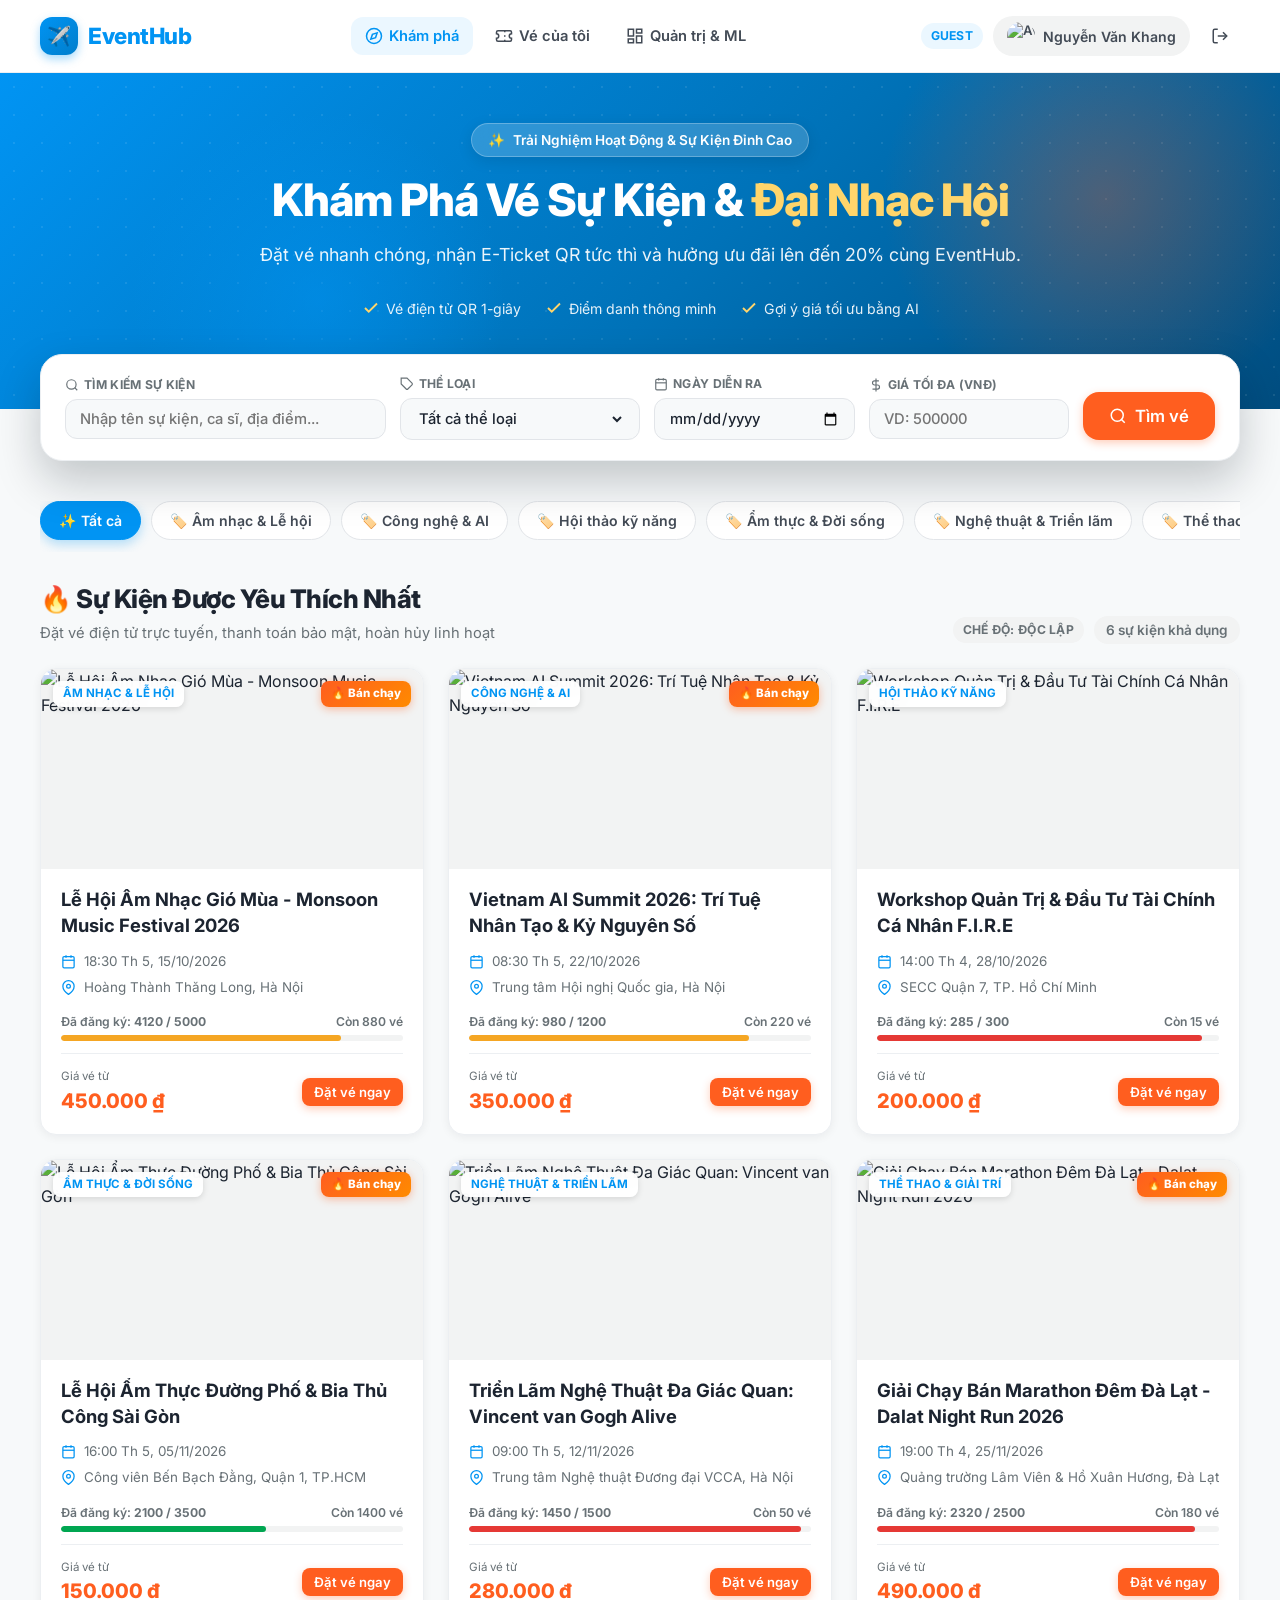
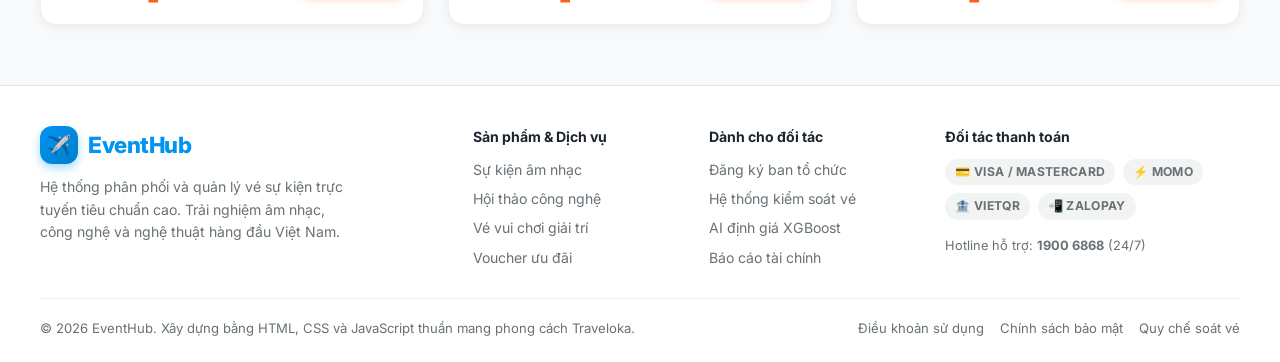
==== web/index.html @ 2c2eab03 "Initial commit" ====
<!DOCTYPE html>
<html lang="vi">
<head>
  <meta charset="UTF-8">
  <meta name="viewport" content="width=device-width, initial-scale=1.0">
  <title>EventHub - Đặt Vé Sự Kiện & Trải Nghiệm Phong Cách Traveloka</title>
  <meta name="description" content="Nền tảng tìm kiếm, đặt vé sự kiện, hội thảo, đại nhạc hội hàng đầu Việt Nam với E-Ticket QR thông minh và gợi ý giá AI.">
  
  <!-- Google Fonts: Inter -->
  <link rel="preconnect" href="https://fonts.googleapis.com">
  <link rel="preconnect" href="https://fonts.gstatic.com" crossorigin>
  <link href="https://fonts.googleapis.com/css2?family=Inter:wght@400;500;600;700;800&display=swap" rel="stylesheet">
  

  <link rel="stylesheet" href="css/style.css">
</head>
<body>

  <!-- ========================================================================
       TOP HEADER & NAVIGATION BAR
       ======================================================================== -->
  <header class="header">
    <div class="container header-content">
      <!-- Brand Logo -->
      <a href="#" class="logo" onclick="switchView('explore'); return false;">
        <div class="logo-badge">✈️</div>
        <span>EventHub</span>
      </a>

      <!-- Navigation Links -->
      <nav class="nav-links" aria-label="Điều hướng chính">
        <a href="#explore" id="nav-explore" class="nav-item active" onclick="switchView('explore'); return false;">
          <svg width="18" height="18" viewBox="0 0 24 24" fill="none" stroke="currentColor" stroke-width="2"><circle cx="12" cy="12" r="10"></circle><polygon points="16.24 7.76 14.12 14.12 7.76 16.24 9.88 9.88 16.24 7.76"></polygon></svg>
          Khám phá
        </a>
        <a href="#my-bookings" id="nav-my-bookings" class="nav-item" onclick="switchView('my-bookings'); return false;">
          <svg width="18" height="18" viewBox="0 0 24 24" fill="none" stroke="currentColor" stroke-width="2"><path d="M2 9a3 3 0 0 1 0 6v2a2 2 0 0 0 2 2h16a2 2 0 0 0 2-2v-2a3 3 0 0 1 0-6V7a2 2 0 0 0-2-2H4a2 2 0 0 0-2 2Z"></path><path d="M13 5v2"></path><path d="M13 17v2"></path><path d="M13 11v2"></path></svg>
          Vé của tôi
        </a>
        <a href="#admin" id="nav-admin" class="nav-item" onclick="switchView('admin'); return false;">
          <svg width="18" height="18" viewBox="0 0 24 24" fill="none" stroke="currentColor" stroke-width="2"><rect x="3" y="3" width="7" height="9"></rect><rect x="14" y="3" width="7" height="5"></rect><rect x="14" y="12" width="7" height="9"></rect><rect x="3" y="16" width="7" height="5"></rect></svg>
          Quản trị & ML
        </a>
      </nav>

      <!-- User Profile & Quick Actions -->
      <div class="nav-actions" id="user-nav-actions">
        <!-- Dynamically rendered by app.js -->
      </div>
    </div>
  </header>

  <!-- ========================================================================
       VIEW 1: EXPLORE & EVENTS CATALOG (HOME)
       ======================================================================== -->
  <main id="view-explore">
    <!-- Hero Banner -->
    <section class="hero-section">
      <div class="hero-pattern"></div>
      <div class="hero-glow-1"></div>
      <div class="hero-glow-2"></div>

      <div class="container hero-content">
        <div class="hero-tag">
          <span>✨</span> Trải Nghiệm Hoạt Động & Sự Kiện Đỉnh Cao
        </div>
        <h1 class="hero-title">
          Khám Phá Vé Sự Kiện & <span>Đại Nhạc Hội</span>
        </h1>
        <p class="hero-subtitle">
          Đặt vé nhanh chóng, nhận E-Ticket QR tức thì và hưởng ưu đãi lên đến 20% cùng EventHub.
        </p>

        <div class="hero-perks">
          <div class="hero-perk-item">
            <svg width="18" height="18" viewBox="0 0 24 24" fill="none" stroke="#FFD56B" stroke-width="2.5"><polyline points="20 6 9 17 4 12"></polyline></svg>
            <span>Vé điện tử QR 1-giây</span>
          </div>
          <div class="hero-perk-item">
            <svg width="18" height="18" viewBox="0 0 24 24" fill="none" stroke="#FFD56B" stroke-width="2.5"><polyline points="20 6 9 17 4 12"></polyline></svg>
            <span>Điểm danh thông minh</span>
          </div>
          <div class="hero-perk-item">
            <svg width="18" height="18" viewBox="0 0 24 24" fill="none" stroke="#FFD56B" stroke-width="2.5"><polyline points="20 6 9 17 4 12"></polyline></svg>
            <span>Gợi ý giá tối ưu bằng AI</span>
          </div>
        </div>
      </div>
    </section>

    <!-- Floating Search & Filter Widget -->
    <div class="container search-widget-wrapper">
      <div class="search-widget">
        <form id="search-form" class="search-grid">
          <!-- Keyword -->
          <div class="search-field">
            <label class="search-label">
              <svg width="14" height="14" viewBox="0 0 24 24" fill="none" stroke="currentColor" stroke-width="2"><circle cx="11" cy="11" r="8"></circle><line x1="21" y1="21" x2="16.65" y2="16.65"></line></svg>
              Tìm kiếm sự kiện
            </label>
            <div class="search-input-box">
              <input type="text" id="search-keyword" placeholder="Nhập tên sự kiện, ca sĩ, địa điểm...">
            </div>
          </div>

          <!-- Category -->
          <div class="search-field">
            <label class="search-label">
              <svg width="14" height="14" viewBox="0 0 24 24" fill="none" stroke="currentColor" stroke-width="2"><path d="M20.59 13.41l-7.17 7.17a2 2 0 0 1-2.83 0L2 12V2h10l8.59 8.59a2 2 0 0 1 0 2.82z"></path><line x1="7" y1="7" x2="7.01" y2="7"></line></svg>
              Thể loại
            </label>
            <div class="search-input-box">
              <select id="search-category">
                <option value="Tất cả">Tất cả thể loại</option>
                <option value="Âm nhạc & Lễ hội">Âm nhạc & Lễ hội</option>
                <option value="Công nghệ & AI">Công nghệ & AI</option>
                <option value="Hội thảo kỹ năng">Hội thảo kỹ năng</option>
                <option value="Ẩm thực & Đời sống">Ẩm thực & Đời sống</option>
                <option value="Nghệ thuật & Triển lãm">Nghệ thuật & Triển lãm</option>
                <option value="Thể thao & Giải trí">Thể thao & Giải trí</option>
              </select>
            </div>
          </div>

          <!-- Date -->
          <div class="search-field">
            <label class="search-label">
              <svg width="14" height="14" viewBox="0 0 24 24" fill="none" stroke="currentColor" stroke-width="2"><rect x="3" y="4" width="18" height="18" rx="2" ry="2"></rect><line x1="16" y1="2" x2="16" y2="6"></line><line x1="8" y1="2" x2="8" y2="6"></line><line x1="3" y1="10" x2="21" y2="10"></line></svg>
              Ngày diễn ra
            </label>
            <div class="search-input-box">
              <input type="date" id="search-date">
            </div>
          </div>

          <!-- Max Price -->
          <div class="search-field">
            <label class="search-label">
              <svg width="14" height="14" viewBox="0 0 24 24" fill="none" stroke="currentColor" stroke-width="2"><line x1="12" y1="1" x2="12" y2="23"></line><path d="M17 5H9.5a3.5 3.5 0 0 0 0 7h5a3.5 3.5 0 0 1 0 7H6"></path></svg>
              Giá tối đa (VNĐ)
            </label>
            <div class="search-input-box">
              <input type="number" id="search-price" placeholder="VD: 500000" step="50000">
            </div>
          </div>

          <!-- CTA Button -->
          <button type="submit" class="btn btn-accent btn-lg" style="height: 48px; align-self: flex-end;">
            <svg width="18" height="18" viewBox="0 0 24 24" fill="none" stroke="currentColor" stroke-width="2"><circle cx="11" cy="11" r="8"></circle><line x1="21" y1="21" x2="16.65" y2="16.65"></line></svg>
            Tìm vé
          </button>
        </form>
      </div>
    </div>

    <!-- Events Catalog Section -->
    <div class="container">
      <!-- Quick Category Pills -->
      <div class="category-filter-bar" id="category-filter-bar">
        <!-- Dynamically rendered -->
      </div>

      <!-- Section Title & Status -->
      <div class="section-header">
        <div>
          <h2 class="section-title">
            <span>🔥 Sự Kiện Được Yêu Thích Nhất</span>
          </h2>
          <p class="section-subtitle">Đặt vé điện tử trực tuyến, thanh toán bảo mật, hoàn hủy linh hoạt</p>
        </div>
        <div style="display: flex; align-items: center; gap: 10px;">
          <span id="api-status-pill" class="badge badge-neutral">Chế độ: Độc lập</span>
          <span class="event-count-badge" id="event-count-badge">Đang tải...</span>
        </div>
      </div>

      <!-- Event Cards Grid -->
      <div class="events-grid" id="events-grid">
        <!-- Dynamically rendered -->
      </div>
    </div>
  </main>

  <!-- ========================================================================
       VIEW 2: MY BOOKINGS (VÉ CỦA TÔI)
       ======================================================================== -->
  <main id="view-my-bookings" class="container" style="display: none; padding-top: 40px; padding-bottom: 60px;">
    <div class="section-header">
      <div>
        <h2 class="section-title">
          <span>🎟️ Vé Điện Tử Của Tôi</span>
        </h2>
        <p class="section-subtitle">Quản lý các vé sự kiện đã đặt, xuất trình mã QR tại cửa soát vé để vào cổng</p>
      </div>
      <button class="btn btn-outline-primary" onclick="switchView('explore')">
        + Đặt thêm vé mới
      </button>
    </div>

    <div id="my-bookings-list">
      <!-- Dynamically rendered -->
    </div>
  </main>

  <!-- ========================================================================
       VIEW 3: ADMIN & AI PRICING DASHBOARD
       ======================================================================== -->
  <main id="view-admin" class="container" style="display: none; padding-top: 40px; padding-bottom: 60px;">
    <div class="section-header">
      <div>
        <h2 class="section-title">
          <span>📊 Bảng Điều Khiển Quản Trị Sự Kiện</span>
        </h2>
        <p class="section-subtitle">Theo dõi tài chính, tỷ lệ tham gia và áp dụng AI định giá vé thông minh</p>
      </div>
      <button class="btn btn-primary" onclick="openCreateEventModal()">
        + Tạo sự kiện mới
      </button>
    </div>

    <!-- KPI Summary Cards -->
    <div class="dashboard-kpis">
      <div class="kpi-card">
        <div class="kpi-icon-box" style="background: #EBF7FF; color: var(--primary);">💰</div>
        <div>
          <div class="kpi-val" id="kpi-revenue">0 ₫</div>
          <div class="kpi-title">Tổng doanh thu</div>
        </div>
      </div>
      <div class="kpi-card">
        <div class="kpi-icon-box" style="background: #FFF2ED; color: var(--accent);">🎪</div>
        <div>
          <div class="kpi-val" id="kpi-events">0</div>
          <div class="kpi-title">Tổng sự kiện</div>
        </div>
      </div>
      <div class="kpi-card">
        <div class="kpi-icon-box" style="background: #E6F7ED; color: var(--success);">👥</div>
        <div>
          <div class="kpi-val" id="kpi-registrations">0</div>
          <div class="kpi-title">Lượt đăng ký</div>
        </div>
      </div>
      <div class="kpi-card">
        <div class="kpi-icon-box" style="background: #FEF6E9; color: var(--warning);">📈</div>
        <div>
          <div class="kpi-val" id="kpi-attendance">0%</div>
          <div class="kpi-title">Tỷ lệ tham gia</div>
        </div>
      </div>
    </div>

    <!-- AI Pricing Recommender Widget -->
    <div class="ml-widget">
      <div style="display: flex; align-items: center; justify-content: space-between; margin-bottom: 16px; flex-wrap: wrap; gap: 10px;">
        <div style="display: flex; align-items: center; gap: 10px;">
          <span style="font-size: 1.5rem;">🤖</span>
          <div>
            <h3 style="font-size: 1.2rem; font-weight: 800; color: var(--text-dark);">
              Công Cụ Định Giá Vé Thông Minh (Machine Learning Pricing Model)
            </h3>
            <p style="font-size: 0.85rem; color: var(--text-muted);">
              Tích hợp mô hình dự đoán XGBoost trong <code>src/ml_models.py</code> để tối ưu hóa doanh thu dựa trên quy mô và phân khúc
            </p>
          </div>
        </div>
        <span class="badge badge-primary">AI Recommender</span>
      </div>

      <div class="pricing-grid">
        <div class="search-field">
          <label class="search-label">Sức chứa khán phòng (Người)</label>
          <div class="search-input-box">
            <input type="number" id="ml-input-capacity" value="1200" step="100">
          </div>
        </div>
        <div class="search-field">
          <label class="search-label">Phân khúc thể loại</label>
          <div class="search-input-box">
            <select id="ml-input-category">
              <option value="Âm nhạc & Lễ hội">Âm nhạc & Lễ hội</option>
              <option value="Công nghệ & AI" selected>Công nghệ & AI</option>
              <option value="Hội thảo kỹ năng">Hội thảo kỹ năng</option>
              <option value="Ẩm thực & Đời sống">Ẩm thực & Đời sống</option>
            </select>
          </div>
        </div>
        <div class="search-field">
          <label class="search-label">Giá vé cơ sở đề xuất (VNĐ)</label>
          <div class="search-input-box">
            <input type="number" id="ml-input-price" value="300000" step="20000">
          </div>
        </div>
        <button class="btn btn-primary" style="height: 48px;" onclick="calculateRecommendedPrice()">
          ⚡ Phân tích & Gợi ý giá
        </button>
      </div>

      <div id="ml-pricing-result" class="ml-result-box" style="display: none;">
        <!-- Dynamically rendered -->
      </div>
    </div>

    <!-- Events Management Table -->
    <div style="display: flex; justify-content: space-between; align-items: center; margin-bottom: 16px;">
      <h3 style="font-size: 1.25rem; font-weight: 700; color: var(--text-dark);">
        Danh Sách Quản Lý Sự Kiện
      </h3>
    </div>

    <div class="admin-table-wrapper" tabindex="0" role="region" aria-label="Danh sách sự kiện, cuộn ngang để xem thêm cột">
      <table class="admin-table">
        <thead>
          <tr>
            <th>Mã</th>
            <th>Tên sự kiện</th>
            <th>Thời gian</th>
            <th>Địa điểm</th>
            <th>Vé bán / Sức chứa</th>
            <th>Giá vé</th>
            <th>Trạng thái</th>
            <th>Thao tác</th>
          </tr>
        </thead>
        <tbody id="admin-events-table-body">
          <!-- Dynamically rendered -->
        </tbody>
      </table>
    </div>
  </main>

  <!-- ========================================================================
       MODAL 1: 3-STEP BOOKING WIZARD
       ======================================================================== -->
  <div class="modal-backdrop" id="booking-modal">
    <div class="modal-card modal-lg">
      <button class="modal-close-btn" onclick="closeBookingModal()">✕</button>

      <div class="detail-body">
        <!-- Event Quick Header -->
        <div style="margin-bottom: 20px;">
          <span class="badge badge-accent" style="margin-bottom: 6px;">Đặt vé nhanh</span>
          <h2 id="booking-event-title" style="font-size: 1.4rem; font-weight: 800; color: var(--text-dark); margin-bottom: 6px;">Tên sự kiện</h2>
          <div style="display: flex; gap: 16px; font-size: 0.85rem; color: var(--text-muted); flex-wrap: wrap;">
            <span id="booking-event-venue">Địa điểm</span>
            <span>·</span>
            <span id="booking-event-date">Thời gian</span>
          </div>
        </div>

        <!-- 3-Step Wizard Progress Bar -->
        <div class="wizard-steps">
          <div class="wizard-step-item active" id="wizard-step-1">
            <div class="step-number">1</div>
            <span>Chọn số lượng</span>
          </div>
          <div class="wizard-step-item" id="wizard-step-2">
            <div class="step-number">2</div>
            <span>Thông tin người nhận</span>
          </div>
          <div class="wizard-step-item" id="wizard-step-3">
            <div class="step-number">3</div>
            <span>Xác nhận & Thanh toán</span>
          </div>
        </div>

        <!-- STEP 1: QUANTITY SELECTION -->
        <div id="step-pane-1">
          <div class="ticket-quantity-row" style="background: var(--bg-page); border-radius: var(--radius-md); padding: 18px; border: 1px solid var(--border); display: flex; justify-content: space-between; align-items: center; margin-bottom: 20px;">
            <div>
              <div style="font-weight: 700; font-size: 1.05rem;">Vé Tiêu Chuẩn (Standard Ticket)</div>
              <div style="font-size: 0.82rem; color: var(--text-muted); margin-top: 2px;">Bao gồm quyền vào cổng và quà tặng chào mừng</div>
              <div id="booking-unit-price" style="font-size: 1.25rem; font-weight: 800; color: var(--accent); margin-top: 6px;">0 ₫</div>
            </div>

            <div class="stepper-box">
              <button class="stepper-btn" onclick="changeBookingQty(-1)">-</button>
              <div class="stepper-val" id="booking-qty-display">1</div>
              <button class="stepper-btn" onclick="changeBookingQty(1)">+</button>
            </div>
          </div>

          <div style="display: flex; justify-content: flex-end;">
            <button class="btn btn-primary" onclick="setBookingStep(2)">
              Tiếp tục: Điền thông tin ➔
            </button>
          </div>
        </div>

        <!-- STEP 2: ATTENDEE INFO -->
        <div id="step-pane-2" style="display: none;">
          <div style="display: grid; gap: 14px; margin-bottom: 20px;">
            <div class="search-field">
              <label class="search-label">Họ và tên người nhận vé *</label>
              <div class="search-input-box">
                <input type="text" id="booking-attendee-name" placeholder="Nguyễn Văn A" required>
              </div>
            </div>
            <div class="search-field">
              <label class="search-label">Email nhận mã QR E-Ticket *</label>
              <div class="search-input-box">
                <input type="email" id="booking-attendee-email" placeholder="example@gmail.com" required>
              </div>
            </div>
            <div class="search-field">
              <label class="search-label">Số điện thoại liên hệ *</label>
              <div class="search-input-box">
                <input type="tel" id="booking-attendee-phone" placeholder="0988 123 456" required>
              </div>
            </div>
          </div>

          <div class="modal-actions" style="display: flex; justify-content: space-between;">
            <button class="btn btn-ghost" onclick="setBookingStep(1)">
              ← Quay lại chọn vé
            </button>
            <button class="btn btn-primary" onclick="setBookingStep(3)">
              Tiếp tục: Thanh toán ➔
            </button>
          </div>
        </div>

        <!-- STEP 3: VOUCHER & CONFIRMATION -->
        <div id="step-pane-3" style="display: none;">
          <!-- Voucher box -->
          <div style="margin-bottom: 20px;">
            <label class="search-label">Mã khuyến mãi / Voucher giảm giá</label>
            <div class="voucher-bar">
              <input type="text" id="voucher-code-input" class="voucher-input" placeholder="Nhập TRAVELOKA20 hoặc WELCOME50">
              <button class="btn btn-outline-primary" onclick="applyVoucher()">Áp dụng</button>
            </div>
            <div style="font-size: 0.78rem; color: var(--text-muted); margin-top: 6px;">
              💡 Gợi ý mã có sẵn: <strong>TRAVELOKA20</strong> (Giảm 20%), <strong>WELCOME50</strong> (Giảm 50.000 ₫)
            </div>
          </div>

          <!-- Order Summary Breakdown -->
          <div style="background: var(--bg-page); border-radius: var(--radius-md); padding: 18px; border: 1px solid var(--border); margin-bottom: 24px;">
            <div style="font-weight: 700; margin-bottom: 12px; font-size: 0.95rem;">Chi tiết thanh toán</div>
            <div style="display: flex; justify-content: space-between; font-size: 0.9rem; margin-bottom: 6px;">
              <span style="color: var(--text-muted);">Giá vé gốc</span>
              <span id="summary-base-total" style="font-weight: 600;">0 ₫</span>
            </div>
            <div style="display: flex; justify-content: space-between; font-size: 0.9rem; margin-bottom: 10px; color: var(--success);">
              <span>Mã giảm giá ưu đãi</span>
              <span id="summary-discount" style="font-weight: 600;">-0 ₫</span>
            </div>
            <div style="border-top: 1px dashed var(--border); padding-top: 10px; display: flex; justify-content: space-between; align-items: center;">
              <span style="font-weight: 700; font-size: 1rem;">Tổng thanh toán</span>
              <span id="summary-final-total" style="font-size: 1.45rem; font-weight: 800; color: var(--accent);">0 ₫</span>
            </div>
          </div>

          <div class="modal-actions" style="display: flex; justify-content: space-between;">
            <button class="btn btn-ghost" onclick="setBookingStep(2)">
              ← Quay lại
            </button>
            <button class="btn btn-cta btn-lg" onclick="confirmBooking()">
              🎉 Xác nhận đặt vé ngay
            </button>
          </div>
        </div>
      </div>
    </div>
  </div>

  <!-- ========================================================================
       MODAL 2: E-TICKET QR VIEW
       ======================================================================== -->
  <div class="modal-backdrop" id="eticket-modal">
    <div class="modal-card" style="max-width: 460px;">
      <button class="modal-close-btn" onclick="closeETicketModal()">✕</button>

      <div class="detail-body" style="text-align: center;">
        <div class="ticket-container">
          <div class="ticket-notch-left"></div>
          <div class="ticket-notch-right"></div>

          <div style="display: flex; justify-content: space-between; align-items: center; margin-bottom: 12px;">
            <div class="logo" style="font-size: 1.1rem;">
              <div class="logo-badge" style="width: 28px; height: 28px; font-size: 0.9rem;">✈️</div>
              <span>EventHub</span>
            </div>
            <span id="eticket-status-badge" class="badge badge-primary">🎟️ HỢP LỆ</span>
          </div>

          <h3 id="eticket-event-name" style="font-size: 1.15rem; font-weight: 800; color: var(--text-dark); margin-bottom: 8px;">
            Tên sự kiện
          </h3>

          <div style="font-size: 0.82rem; color: var(--text-muted); margin-bottom: 14px;">
            <div id="eticket-date">Thời gian</div>
            <div id="eticket-venue" style="font-weight: 600; color: var(--text-dark); margin-top: 2px;">Địa điểm</div>
          </div>

          <!-- Standalone SVG QR Code Output -->
          <div class="qr-code-box" id="eticket-qr-box">
            <!-- Rendered by app.js -->
          </div>

          <div style="font-family: monospace; font-size: 1rem; font-weight: 800; color: var(--primary); letter-spacing: 1.5px; margin-bottom: 4px;" id="eticket-id">
            EVT-BK-000000
          </div>
          <div style="font-size: 0.78rem; color: var(--text-muted);" id="eticket-attendee">
            Nguyễn Văn Khang (1 vé)
          </div>
        </div>

        <div style="display: flex; gap: 10px; margin-top: 20px;">
          <button class="btn btn-outline" style="flex: 1;" onclick="window.print()">
            🖨️ In vé
          </button>
          <button class="btn btn-primary" style="flex: 1;" onclick="closeETicketModal()">
            Đóng
          </button>
        </div>
      </div>
    </div>
  </div>

  <!-- ========================================================================
       MODAL 3: AUTHENTICATION (LOGIN / REGISTER)
       ======================================================================== -->
  <div class="modal-backdrop" id="auth-modal">
    <div class="modal-card" style="max-width: 440px;">
      <button class="modal-close-btn" onclick="closeAuthModal()">✕</button>

      <div class="detail-body">
        <div style="text-align: center; margin-bottom: 20px;">
          <div class="logo-badge" style="margin: 0 auto 10px; width: 44px; height: 44px; font-size: 1.3rem;">✈️</div>
          <h3 style="font-size: 1.3rem; font-weight: 800; color: var(--text-dark);">Tài Khoản EventHub</h3>
          <p style="font-size: 0.85rem; color: var(--text-muted); margin-top: 4px;">Đăng nhập để nhận các ưu đãi trải nghiệm độc quyền</p>
        </div>

        <!-- Quick 1-Click Login Demo Profiles -->
        <div style="background: var(--primary-light); border-radius: var(--radius-md); padding: 12px; margin-bottom: 18px;">
          <div style="font-size: 0.76rem; font-weight: 700; color: var(--primary-dark); text-transform: uppercase; margin-bottom: 8px;">
            ⚡ Đăng nhập nhanh để trải nghiệm:
          </div>
          <div style="display: grid; grid-template-columns: repeat(4, 1fr); gap: 6px;">
            <button type="button" class="btn btn-outline-primary btn-sm" onclick="quickLogin('Guest')" title="Nguyễn Văn Khang (Guest)">Khách</button>
            <button type="button" class="btn btn-outline-primary btn-sm" onclick="quickLogin('Staff')" title="Chu Đức Duy (Staff)">Staff</button>
            <button type="button" class="btn btn-outline-primary btn-sm" onclick="quickLogin('Organizer')" title="Trần Quang Huy (Organizer)">Tổ chức</button>
            <button type="button" class="btn btn-outline-primary btn-sm" onclick="quickLogin('Admin')" title="Nguyễn Bảo Khánh (Admin)">Admin</button>
          </div>
        </div>

        <!-- Tab Bar -->
        <div style="display: flex; gap: 8px; margin-bottom: 20px; border-bottom: 1px solid var(--border-light); padding-bottom: 10px;">
          <button id="tab-login-btn" class="nav-item active" style="flex: 1; justify-content: center;" onclick="setAuthTab('login')">Đăng nhập</button>
          <button id="tab-register-btn" class="nav-item" style="flex: 1; justify-content: center;" onclick="setAuthTab('register')">Đăng ký mới</button>
        </div>

        <!-- Login Pane -->
        <div id="auth-login-pane">
          <form onsubmit="handleLoginFormSubmit(event)">
            <div style="display: grid; gap: 12px; margin-bottom: 18px;">
              <div class="search-field">
                <label class="search-label">Tên đăng nhập hoặc Email</label>
                <div class="search-input-box">
                  <input type="text" id="auth-username" value="admin" required placeholder="admin, staff01, organizer01, guest01...">
                </div>
              </div>
              <div class="search-field">
                <label class="search-label">Mật khẩu</label>
                <div class="search-input-box">
                  <input type="password" id="auth-password" value="admin123" required placeholder="••••••••">
                </div>
              </div>
            </div>
            <button type="submit" class="btn btn-primary" style="width: 100%;">
              Đăng nhập ngay
            </button>
          </form>
        </div>

        <!-- Register Pane -->
        <div id="auth-register-pane" style="display: none;">
          <form onsubmit="handleRegisterFormSubmit(event)">
            <div style="display: grid; gap: 12px; margin-bottom: 18px;">
              <div class="search-field">
                <label class="search-label">Họ và tên</label>
                <div class="search-input-box"><input type="text" id="reg-name" placeholder="Nguyễn Văn A" required></div>
              </div>
              <div class="search-field">
                <label class="search-label">Email</label>
                <div class="search-input-box"><input type="email" id="reg-email" placeholder="email@domain.com" required></div>
              </div>
              <div class="search-field">
                <label class="search-label">Tên đăng nhập</label>
                <div class="search-input-box"><input type="text" id="reg-username" placeholder="guest_new" required></div>
              </div>
              <div class="search-field">
                <label class="search-label">Mật khẩu mới</label>
                <div class="search-input-box"><input type="password" id="reg-password" placeholder="••••••••" required></div>
              </div>
            </div>
            <button type="submit" class="btn btn-cta" style="width: 100%;">
              Tạo tài khoản mới
            </button>
          </form>
        </div>
      </div>
    </div>
  </div>

  <!-- ========================================================================
       MODAL 4: CREATE EVENT (ADMIN)
       ======================================================================== -->
  <div class="modal-backdrop" id="create-event-modal">
    <div class="modal-card modal-lg">
      <button class="modal-close-btn" onclick="closeCreateEventModal()">✕</button>

      <div class="detail-body">
        <h3 style="font-size: 1.3rem; font-weight: 800; color: var(--text-dark); margin-bottom: 16px;">
          Tạo Sự Kiện Mới
        </h3>

        <form onsubmit="handleCreateEventSubmit(event)">
          <div class="create-event-grid">
            <div class="search-field" style="grid-column: 1 / -1;">
              <label class="search-label">Tên sự kiện *</label>
              <div class="search-input-box">
                <input type="text" id="new-evt-name" placeholder="VD: Lễ Hội Ánh Sáng Countdown 2027" required>
              </div>
            </div>
            <div class="search-field">
              <label class="search-label">Thể loại</label>
              <div class="search-input-box">
                <select id="new-evt-category">
                  <option value="Âm nhạc & Lễ hội">Âm nhạc & Lễ hội</option>
                  <option value="Công nghệ & AI">Công nghệ & AI</option>
                  <option value="Hội thảo kỹ năng">Hội thảo kỹ năng</option>
                  <option value="Ẩm thực & Đời sống">Ẩm thực & Đời sống</option>
                  <option value="Thể thao & Giải trí">Thể thao & Giải trí</option>
                </select>
              </div>
            </div>
            <div class="search-field">
              <label class="search-label">Thời gian bắt đầu</label>
              <div class="search-input-box">
                <input type="datetime-local" id="new-evt-date" required>
              </div>
            </div>
            <div class="search-field" style="grid-column: 1 / -1;">
              <label class="search-label">Địa điểm tổ chức</label>
              <div class="search-input-box">
                <input type="text" id="new-evt-venue" placeholder="Sân vận động Mỹ Đình, Hà Nội" required>
              </div>
            </div>
            <div class="search-field">
              <label class="search-label">Giá vé (VNĐ)</label>
              <div class="search-input-box">
                <input type="number" id="new-evt-price" placeholder="300000" required>
              </div>
            </div>
            <div class="search-field">
              <label class="search-label">Sức chứa tối đa (Khách)</label>
              <div class="search-input-box">
                <input type="number" id="new-evt-capacity" placeholder="1000" required>
              </div>
            </div>
            <div class="search-field" style="grid-column: 1 / -1;">
              <label class="search-label">Link hình ảnh banner (URL Unsplash)</label>
              <div class="search-input-box">
                <input type="url" id="new-evt-image" placeholder="https://images.unsplash.com/...">
              </div>
            </div>
          </div>

          <div style="display: flex; justify-content: flex-end; gap: 10px;">
            <button type="button" class="btn btn-ghost" onclick="closeCreateEventModal()">Hủy</button>
            <button type="submit" class="btn btn-primary">+ Đăng Sự Kiện</button>
          </div>
        </form>
      </div>
    </div>
  </div>

  <!-- Toast Container -->
  <div id="toast-container" class="toast-container"></div>

  <!-- ========================================================================
       FOOTER (TRAVELOKA STYLE)
       ======================================================================== -->
  <footer class="footer">
    <div class="container">
      <div class="footer-top">
        <div>
          <div class="logo" style="margin-bottom: 12px;">
            <div class="logo-badge">✈️</div>
            <span>EventHub</span>
          </div>
          <p style="line-height: 1.6; max-width: 320px;">
            Hệ thống phân phối và quản lý vé sự kiện trực tuyến tiêu chuẩn cao. Trải nghiệm âm nhạc, công nghệ và nghệ thuật hàng đầu Việt Nam.
          </p>
        </div>

        <div>
          <h4 style="font-weight: 700; color: var(--text-dark); margin-bottom: 12px;">Sản phẩm & Dịch vụ</h4>
          <ul style="list-style: none; display: flex; flex-direction: column; gap: 8px;">
            <li><a href="#" onclick="switchView('explore'); return false;">Sự kiện âm nhạc</a></li>
            <li><a href="#" onclick="switchView('explore'); return false;">Hội thảo công nghệ</a></li>
            <li><a href="#" onclick="switchView('explore'); return false;">Vé vui chơi giải trí</a></li>
            <li><a href="#" onclick="switchView('explore'); return false;">Voucher ưu đãi</a></li>
          </ul>
        </div>

        <div>
          <h4 style="font-weight: 700; color: var(--text-dark); margin-bottom: 12px;">Dành cho đối tác</h4>
          <ul style="list-style: none; display: flex; flex-direction: column; gap: 8px;">
            <li><a href="#" onclick="quickLogin('Organizer'); return false;">Đăng ký ban tổ chức</a></li>
            <li><a href="#" onclick="switchView('admin'); return false;">Hệ thống kiểm soát vé</a></li>
            <li><a href="#" onclick="switchView('admin'); return false;">AI định giá XGBoost</a></li>
            <li><a href="#" onclick="switchView('admin'); return false;">Báo cáo tài chính</a></li>
          </ul>
        </div>

        <div>
          <h4 style="font-weight: 700; color: var(--text-dark); margin-bottom: 12px;">Đối tác thanh toán</h4>
          <div style="display: flex; gap: 8px; flex-wrap: wrap; margin-bottom: 16px;">
            <span class="badge badge-neutral">💳 Visa / Mastercard</span>
            <span class="badge badge-neutral">⚡ MoMo</span>
            <span class="badge badge-neutral">🏦 VietQR</span>
            <span class="badge badge-neutral">📲 ZaloPay</span>
          </div>
          <div style="font-size: 0.8rem; color: var(--text-muted);">
            Hotline hỗ trợ: <strong>1900 6868</strong> (24/7)
          </div>
        </div>
      </div>

      <div class="footer-bottom">
        <div>© 2026 EventHub. Xây dựng bằng HTML, CSS và JavaScript thuần mang phong cách Traveloka.</div>
        <div class="footer-legal-links" style="display: flex; gap: 16px;">
          <a href="#">Điều khoản sử dụng</a>
          <a href="#">Chính sách bảo mật</a>
          <a href="#">Quy chế soát vé</a>
        </div>
      </div>
    </div>
  </footer>

  <!-- App Script -->
  <script src="js/app.js"></script>
</body>
</html>
---- web/css/style.css ----
/* ==========================================================================
   EVENTHUB - TRAVELOKA DESIGN SYSTEM (VANILLA CSS)
   ========================================================================== */

:root {
  /* Traveloka Brand Palette */
  --primary: #0194F3;
  --primary-hover: #007ecc;
  --primary-dark: #00609c;
  --primary-light: #EBF7FF;
  --primary-subtle: rgba(1, 148, 243, 0.08);

  --accent: #FF5E1F;
  --accent-hover: #e04e14;
  --accent-light: #FFF2ED;
  --accent-subtle: rgba(255, 94, 31, 0.1);

  --success: #00A651;
  --success-light: #E6F7ED;
  --warning: #F5A623;
  --warning-light: #FEF6E9;
  --danger: #E53935;
  --danger-light: #FDE8E8;

  /* Neutrals */
  --bg-page: #F7F9FA;
  --bg-card: #FFFFFF;
  --bg-subtle: #F2F3F3;
  --border: #E2E5E9;
  --border-light: #ECEFF2;

  --text-dark: #1C2430;
  --text-body: #434B56;
  --text-muted: #687176;
  --text-light: #9EA5AD;

  /* Typography */
  --font-family: 'Inter', -apple-system, BlinkMacSystemFont, 'Segoe UI', Roboto, sans-serif;

  /* Elevation / Shadows */
  --shadow-sm: 0 2px 4px rgba(3, 18, 26, 0.04);
  --shadow-md: 0 4px 12px rgba(3, 18, 26, 0.08);
  --shadow-lg: 0 12px 28px rgba(3, 18, 26, 0.12);
  --shadow-card: 0 2px 10px rgba(3, 18, 26, 0.06);
  --shadow-hover: 0 10px 25px rgba(3, 18, 26, 0.13);
  --shadow-modal: 0 20px 45px rgba(3, 18, 26, 0.22);

  /* Radii */
  --radius-sm: 8px;
  --radius-md: 12px;
  --radius-lg: 16px;
  --radius-xl: 22px;
  --radius-full: 9999px;

  /* Transitions */
  --transition-fast: 0.15s cubic-bezier(0.4, 0, 0.2, 1);
  --transition-normal: 0.25s cubic-bezier(0.4, 0, 0.2, 1);
  --transition-bounce: 0.35s cubic-bezier(0.34, 1.56, 0.64, 1);
}

/* --------------------------------------------------------------------------
   Reset & Base Styles
   -------------------------------------------------------------------------- */
*, *::before, *::after {
  box-sizing: border-box;
  margin: 0;
  padding: 0;
}

html {
  scroll-behavior: smooth;
  font-size: 16px;
}

body {
  font-family: var(--font-family);
  background-color: var(--bg-page);
  color: var(--text-dark);
  line-height: 1.5;
  -webkit-font-smoothing: antialiased;
  min-height: 100vh;
  display: flex;
  flex-direction: column;
}

a {
  color: inherit;
  text-decoration: none;
}

button, input, select, textarea {
  font-family: inherit;
  font-size: inherit;
}

button {
  cursor: pointer;
  border: none;
  background: none;
}

img {
  max-width: 100%;
  height: auto;
  display: block;
}

.container {
  width: 100%;
  max-width: 1240px;
  margin: 0 auto;
  padding: 0 20px;
}

/* --------------------------------------------------------------------------
   Header & Navigation
   -------------------------------------------------------------------------- */
.header {
  position: sticky;
  top: 0;
  z-index: 100;
  background: rgba(255, 255, 255, 0.95);
  backdrop-filter: blur(12px);
  border-bottom: 1px solid var(--border-light);
  transition: all var(--transition-normal);
}

.header.scrolled {
  box-shadow: var(--shadow-md);
}

.header-content {
  display: flex;
  align-items: center;
  justify-content: space-between;
  height: 72px;
  gap: 20px;
}

.logo {
  display: flex;
  align-items: center;
  gap: 10px;
  font-size: 1.4rem;
  font-weight: 800;
  color: var(--primary);
  letter-spacing: -0.5px;
}

.logo-badge {
  background: linear-gradient(135deg, var(--primary) 0%, #007ecc 100%);
  color: white;
  width: 38px;
  height: 38px;
  border-radius: 12px;
  display: flex;
  align-items: center;
  justify-content: center;
  font-size: 1.2rem;
  box-shadow: 0 4px 10px rgba(1, 148, 243, 0.35);
}

.logo-tag {
  font-size: 0.68rem;
  font-weight: 700;
  text-transform: uppercase;
  color: var(--accent);
  background: var(--accent-light);
  padding: 2px 6px;
  border-radius: var(--radius-sm);
  margin-left: 4px;
}

.nav-links {
  display: flex;
  align-items: center;
  gap: 8px;
}

.nav-item {
  padding: 8px 14px;
  font-size: 0.92rem;
  font-weight: 600;
  color: var(--text-body);
  border-radius: var(--radius-md);
  transition: all var(--transition-fast);
  display: flex;
  align-items: center;
  gap: 6px;
}

.nav-item:hover, .nav-item.active {
  color: var(--primary);
  background: var(--primary-light);
}

.nav-actions {
  display: flex;
  align-items: center;
  gap: 12px;
}

/* --------------------------------------------------------------------------
   Buttons
   -------------------------------------------------------------------------- */
.btn {
  display: inline-flex;
  align-items: center;
  justify-content: center;
  gap: 8px;
  font-weight: 600;
  font-size: 0.92rem;
  padding: 10px 18px;
  border-radius: var(--radius-md);
  transition: all var(--transition-fast);
  cursor: pointer;
  white-space: nowrap;
}

.btn:active {
  transform: scale(0.98);
}

.btn-primary {
  background: var(--primary);
  color: white;
  box-shadow: 0 3px 8px rgba(1, 148, 243, 0.28);
}

.btn-primary:hover {
  background: var(--primary-hover);
  box-shadow: 0 6px 14px rgba(1, 148, 243, 0.35);
}

.btn-accent, .btn-cta {
  background: var(--accent);
  color: white;
  box-shadow: 0 3px 8px rgba(255, 94, 31, 0.3);
}

.btn-accent:hover, .btn-cta:hover {
  background: var(--accent-hover);
  box-shadow: 0 6px 16px rgba(255, 94, 31, 0.4);
}

.btn-outline {
  border: 1.5px solid var(--border);
  color: var(--text-dark);
  background: white;
}

.btn-outline:hover {
  border-color: var(--primary);
  color: var(--primary);
  background: var(--primary-light);
}

.btn-outline-primary {
  border: 1.5px solid var(--primary);
  color: var(--primary);
  background: white;
}

.btn-outline-primary:hover {
  background: var(--primary);
  color: white;
}

.btn-ghost {
  color: var(--text-body);
}

.btn-ghost:hover {
  background: var(--bg-subtle);
  color: var(--text-dark);
}

.btn-sm {
  padding: 6px 12px;
  font-size: 0.82rem;
  border-radius: var(--radius-sm);
}

.btn-lg {
  padding: 14px 26px;
  font-size: 1.05rem;
  border-radius: var(--radius-lg);
}

.btn-icon {
  width: 40px;
  height: 40px;
  padding: 0;
  border-radius: var(--radius-full);
}

/* --------------------------------------------------------------------------
   Badges & Pills
   -------------------------------------------------------------------------- */
.badge {
  display: inline-flex;
  align-items: center;
  gap: 5px;
  padding: 4px 10px;
  font-size: 0.76rem;
  font-weight: 700;
  border-radius: var(--radius-full);
  text-transform: uppercase;
  letter-spacing: 0.3px;
}

.badge-primary { background: var(--primary-light); color: var(--primary); }
.badge-accent  { background: var(--accent-light);  color: var(--accent); }
.badge-success { background: var(--success-light); color: var(--success); }
.badge-warning { background: var(--warning-light); color: var(--warning); }
.badge-danger  { background: var(--danger-light);  color: var(--danger); }
.badge-neutral { background: var(--bg-subtle);     color: var(--text-muted); }

/* --------------------------------------------------------------------------
   Hero Banner Section
   -------------------------------------------------------------------------- */
.hero-section {
  position: relative;
  background: linear-gradient(135deg, #0194F3 0%, #0072B8 55%, #004D80 100%);
  color: white;
  padding: 50px 0 90px;
  overflow: hidden;
}

.hero-pattern {
  position: absolute;
  top: 0;
  left: 0;
  right: 0;
  bottom: 0;
  background-image: radial-gradient(rgba(255, 255, 255, 0.15) 1.5px, transparent 1.5px);
  background-size: 28px 28px;
  opacity: 0.6;
  pointer-events: none;
}

.hero-glow-1 {
  position: absolute;
  top: -100px;
  right: -50px;
  width: 450px;
  height: 450px;
  background: radial-gradient(circle, rgba(255, 94, 31, 0.3) 0%, transparent 70%);
  border-radius: 50%;
  pointer-events: none;
}

.hero-glow-2 {
  position: absolute;
  bottom: -80px;
  left: 10%;
  width: 380px;
  height: 380px;
  background: radial-gradient(circle, rgba(1, 148, 243, 0.5) 0%, transparent 70%);
  border-radius: 50%;
  pointer-events: none;
}

.hero-content {
  position: relative;
  z-index: 2;
  text-align: center;
  max-width: 820px;
  margin: 0 auto;
}

.hero-tag {
  display: inline-flex;
  align-items: center;
  gap: 8px;
  background: rgba(255, 255, 255, 0.18);
  backdrop-filter: blur(10px);
  padding: 6px 16px;
  border-radius: var(--radius-full);
  font-size: 0.85rem;
  font-weight: 600;
  margin-bottom: 18px;
  border: 1px solid rgba(255, 255, 255, 0.25);
  box-shadow: 0 4px 15px rgba(0, 0, 0, 0.1);
}

.hero-title {
  font-size: 2.8rem;
  font-weight: 800;
  line-height: 1.15;
  letter-spacing: -1px;
  margin-bottom: 14px;
}

.hero-title span {
  color: #FFD56B;
}

.hero-subtitle {
  font-size: 1.12rem;
  color: rgba(255, 255, 255, 0.92);
  margin-bottom: 28px;
  line-height: 1.6;
}

.hero-perks {
  display: flex;
  justify-content: center;
  gap: 24px;
  flex-wrap: wrap;
  font-size: 0.88rem;
  color: rgba(255, 255, 255, 0.9);
}

.hero-perk-item {
  display: flex;
  align-items: center;
  gap: 6px;
}

/* --------------------------------------------------------------------------
   Floating Search Widget (Traveloka Style)
   -------------------------------------------------------------------------- */
.search-widget-wrapper {
  position: relative;
  z-index: 10;
  margin-top: -55px;
  margin-bottom: 40px;
}

.search-widget {
  background: var(--bg-card);
  border-radius: var(--radius-xl);
  padding: 20px 24px;
  box-shadow: var(--shadow-modal);
  border: 1px solid var(--border-light);
}

.search-grid {
  display: grid;
  grid-template-columns: 1.6fr 1.2fr 1fr 1fr auto;
  gap: 14px;
  align-items: center;
}

.search-field {
  min-width: 0;
  display: flex;
  flex-direction: column;
  gap: 5px;
}

.search-label {
  font-size: 0.76rem;
  font-weight: 700;
  text-transform: uppercase;
  color: var(--text-muted);
  letter-spacing: 0.3px;
  display: flex;
  align-items: center;
  gap: 5px;
}

.search-input-box {
  display: flex;
  align-items: center;
  gap: 10px;
  background: var(--bg-page);
  border: 1.5px solid var(--border);
  border-radius: var(--radius-md);
  padding: 10px 14px;
  transition: all var(--transition-fast);
}

.search-input-box:focus-within {
  border-color: var(--primary);
  background: white;
  box-shadow: 0 0 0 3px var(--primary-subtle);
}

.search-input-box svg {
  color: var(--primary);
  flex-shrink: 0;
}

.search-input-box input, .search-input-box select {
  min-width: 0;
  border: none;
  background: transparent;
  width: 100%;
  color: var(--text-dark);
  font-weight: 500;
  font-size: 0.92rem;
  outline: none;
}

.search-input-box select {
  cursor: pointer;
}

/* --------------------------------------------------------------------------
   Category Filter Tabs (Quick Filter Pills)
   -------------------------------------------------------------------------- */
.category-filter-bar {
  display: flex;
  align-items: center;
  gap: 10px;
  overflow-x: auto;
  padding-bottom: 12px;
  margin-bottom: 28px;
  scrollbar-width: thin;
}

.category-filter-bar::-webkit-scrollbar {
  height: 4px;
}
.category-filter-bar::-webkit-scrollbar-thumb {
  background: var(--border);
  border-radius: 4px;
}

.filter-pill {
  display: inline-flex;
  align-items: center;
  gap: 8px;
  padding: 10px 18px;
  background: var(--bg-card);
  border: 1.5px solid var(--border);
  border-radius: var(--radius-full);
  font-size: 0.88rem;
  font-weight: 600;
  color: var(--text-body);
  white-space: nowrap;
  transition: all var(--transition-fast);
}

.filter-pill:hover {
  border-color: var(--primary);
  color: var(--primary);
  transform: translateY(-1px);
}

.filter-pill.active {
  background: var(--primary);
  border-color: var(--primary);
  color: white;
  box-shadow: 0 4px 12px rgba(1, 148, 243, 0.3);
}

/* --------------------------------------------------------------------------
   Section Headers
   -------------------------------------------------------------------------- */
.section-header {
  display: flex;
  align-items: flex-end;
  justify-content: space-between;
  margin-bottom: 24px;
  gap: 16px;
  flex-wrap: wrap;
}

.section-title {
  font-size: 1.6rem;
  font-weight: 800;
  color: var(--text-dark);
  letter-spacing: -0.5px;
  display: flex;
  align-items: center;
  gap: 10px;
}

.section-subtitle {
  font-size: 0.92rem;
  color: var(--text-muted);
  margin-top: 4px;
}

.event-count-badge {
  font-size: 0.85rem;
  font-weight: 600;
  color: var(--text-muted);
  background: var(--bg-subtle);
  padding: 4px 12px;
  border-radius: var(--radius-full);
}

/* --------------------------------------------------------------------------
   Event Cards Grid
   -------------------------------------------------------------------------- */
.events-grid {
  display: grid;
  grid-template-columns: repeat(auto-fill, minmax(min(100%, 340px), 1fr));
  gap: 24px;
  margin-bottom: 60px;
}

.event-card {
  background: var(--bg-card);
  border-radius: var(--radius-lg);
  border: 1px solid var(--border-light);
  overflow: hidden;
  box-shadow: var(--shadow-card);
  transition: all var(--transition-normal);
  display: flex;
  flex-direction: column;
  position: relative;
}

.event-card:hover {
  transform: translateY(-6px);
  box-shadow: var(--shadow-hover);
  border-color: rgba(1, 148, 243, 0.25);
}

.card-media {
  position: relative;
  height: 200px;
  overflow: hidden;
  background: var(--bg-subtle);
}

.card-media img {
  width: 100%;
  height: 100%;
  object-fit: cover;
  transition: transform 0.4s ease;
}

.event-card:hover .card-media img {
  transform: scale(1.05);
}

.card-badges-top {
  position: absolute;
  top: 12px;
  left: 12px;
  right: 12px;
  display: flex;
  justify-content: space-between;
  align-items: center;
  pointer-events: none;
}

.card-category-pill {
  background: rgba(255, 255, 255, 0.95);
  backdrop-filter: blur(8px);
  padding: 4px 10px;
  border-radius: var(--radius-sm);
  font-size: 0.72rem;
  font-weight: 700;
  color: var(--primary);
  text-transform: uppercase;
  box-shadow: 0 2px 6px rgba(0,0,0,0.12);
}

.card-hot-badge {
  background: linear-gradient(135deg, #FF5E1F 0%, #FF8A00 100%);
  color: white;
  font-size: 0.72rem;
  font-weight: 800;
  padding: 4px 10px;
  border-radius: var(--radius-sm);
  box-shadow: 0 2px 8px rgba(255, 94, 31, 0.4);
}

.card-content {
  padding: 18px 20px;
  display: flex;
  flex-direction: column;
  flex: 1;
  gap: 12px;
}

.card-title {
  font-size: 1.15rem;
  font-weight: 700;
  line-height: 1.4;
  color: var(--text-dark);
  display: -webkit-box;
  -webkit-line-clamp: 2;
  -webkit-box-orient: vertical;
  overflow: hidden;
}

.card-meta {
  display: flex;
  flex-direction: column;
  gap: 6px;
  font-size: 0.84rem;
  color: var(--text-muted);
}

.meta-row {
  display: flex;
  align-items: center;
  gap: 8px;
}

.meta-row svg {
  color: var(--primary);
  flex-shrink: 0;
}

/* Capacity Progress Bar */
.capacity-box {
  margin-top: 4px;
}

.capacity-info {
  display: flex;
  justify-content: space-between;
  font-size: 0.76rem;
  font-weight: 600;
  color: var(--text-muted);
  margin-bottom: 4px;
}

.progress-track {
  height: 6px;
  background: var(--bg-subtle);
  border-radius: var(--radius-full);
  overflow: hidden;
}

.progress-fill {
  height: 100%;
  border-radius: var(--radius-full);
  transition: width 0.5s ease;
}

.progress-fill.green  { background: var(--success); }
.progress-fill.orange { background: var(--warning); }
.progress-fill.red    { background: var(--danger); }

/* Card Footer with Price and CTA */
.card-footer {
  display: flex;
  align-items: center;
  justify-content: space-between;
  border-top: 1px solid var(--border-light);
  padding-top: 14px;
  margin-top: auto;
}

.price-box {
  display: flex;
  flex-direction: column;
}

.price-label {
  font-size: 0.72rem;
  color: var(--text-muted);
}

.price-val {
  font-size: 1.25rem;
  font-weight: 800;
  color: var(--accent);
}

/* --------------------------------------------------------------------------
   Empty States
   -------------------------------------------------------------------------- */
.empty-state {
  text-align: center;
  padding: 60px 20px;
  background: white;
  border-radius: var(--radius-xl);
  border: 1px dashed var(--border);
  grid-column: 1 / -1;
}

.empty-icon {
  font-size: 3.5rem;
  margin-bottom: 12px;
}

.empty-title {
  font-size: 1.2rem;
  font-weight: 700;
  color: var(--text-dark);
  margin-bottom: 6px;
}

.empty-desc {
  font-size: 0.92rem;
  color: var(--text-muted);
  max-width: 400px;
  margin: 0 auto 20px;
}

/* --------------------------------------------------------------------------
   Modals (Reusable Base)
   -------------------------------------------------------------------------- */
.modal-backdrop {
  position: fixed;
  top: 0;
  left: 0;
  right: 0;
  bottom: 0;
  background: rgba(3, 18, 26, 0.6);
  backdrop-filter: blur(6px);
  z-index: 1000;
  display: flex;
  align-items: center;
  justify-content: center;
  padding: 20px;
  opacity: 0;
  pointer-events: none;
  transition: opacity var(--transition-normal);
}

.modal-backdrop.open {
  opacity: 1;
  pointer-events: auto;
}

.modal-card {
  background: var(--bg-card);
  border-radius: var(--radius-xl);
  max-width: 600px;
  width: 100%;
  max-height: 90vh;
  max-height: 90dvh;
  overscroll-behavior: contain;
  overflow-y: auto;
  box-shadow: var(--shadow-modal);
  transform: translateY(20px) scale(0.97);
  transition: transform var(--transition-bounce);
  position: relative;
}

.modal-backdrop.open .modal-card {
  transform: translateY(0) scale(1);
}

.modal-card.modal-lg {
  max-width: 860px;
}

.modal-card.modal-xl {
  max-width: 1060px;
}

.modal-close-btn {
  position: absolute;
  top: 18px;
  right: 18px;
  width: 36px;
  height: 36px;
  border-radius: var(--radius-full);
  background: var(--bg-subtle);
  display: flex;
  align-items: center;
  justify-content: center;
  color: var(--text-muted);
  transition: all var(--transition-fast);
  z-index: 10;
}

.modal-close-btn:hover {
  background: var(--danger-light);
  color: var(--danger);
}

/* --------------------------------------------------------------------------
   Event Detail Modal & Booking Wizard
   -------------------------------------------------------------------------- */
.detail-hero-banner {
  height: 260px;
  position: relative;
  overflow: hidden;
  background: var(--bg-subtle);
}

.detail-hero-banner img {
  width: 100%;
  height: 100%;
  object-fit: cover;
}

.detail-banner-overlay {
  position: absolute;
  bottom: 0;
  left: 0;
  right: 0;
  padding: 20px;
  background: linear-gradient(to top, rgba(3, 18, 26, 0.85) 0%, transparent 100%);
  color: white;
}

.detail-body {
  padding: 24px;
}

/* Step Wizard Navigation */
.wizard-steps {
  display: flex;
  align-items: center;
  justify-content: space-between;
  margin-bottom: 24px;
  padding-bottom: 16px;
  border-bottom: 1px solid var(--border-light);
}

.wizard-step-item {
  display: flex;
  align-items: center;
  gap: 10px;
  color: var(--text-light);
  font-size: 0.85rem;
  font-weight: 600;
}

.step-number {
  width: 30px;
  height: 30px;
  border-radius: var(--radius-full);
  background: var(--bg-subtle);
  color: var(--text-muted);
  display: flex;
  align-items: center;
  justify-content: center;
  font-weight: 700;
}

.wizard-step-item.active {
  color: var(--primary);
}

.wizard-step-item.active .step-number {
  background: var(--primary);
  color: white;
}

.wizard-step-item.completed {
  color: var(--success);
}

.wizard-step-item.completed .step-number {
  background: var(--success);
  color: white;
}

/* Quantity Stepper */
.stepper-box {
  flex-shrink: 0;
  display: inline-flex;
  align-items: center;
  border: 1.5px solid var(--border);
  border-radius: var(--radius-md);
  overflow: hidden;
  background: white;
}

.stepper-btn {
  width: 38px;
  height: 38px;
  display: flex;
  align-items: center;
  justify-content: center;
  color: var(--text-body);
  background: var(--bg-subtle);
  transition: all var(--transition-fast);
  font-weight: 700;
}

.stepper-btn:hover {
  background: var(--primary-light);
  color: var(--primary);
}

.stepper-val {
  width: 44px;
  text-align: center;
  font-weight: 700;
  font-size: 1rem;
}

/* Voucher box */
.voucher-bar {
  display: flex;
  gap: 8px;
  margin-top: 12px;
}

.voucher-input {
  min-width: 0;
  flex: 1;
  padding: 10px 14px;
  border: 1.5px solid var(--border);
  border-radius: var(--radius-md);
  font-weight: 600;
  text-transform: uppercase;
  outline: none;
}

.voucher-input:focus {
  border-color: var(--primary);
}

/* E-Ticket Card & QR */
.ticket-container {
  background: #FFFFFF;
  border-radius: var(--radius-lg);
  border: 2px dashed var(--border);
  padding: 24px;
  text-align: center;
  position: relative;
}

.ticket-notch-left, .ticket-notch-right {
  position: absolute;
  top: 50%;
  width: 20px;
  height: 20px;
  border-radius: 50%;
  background: var(--bg-page);
  transform: translateY(-50%);
}
.ticket-notch-left { left: -10px; }
.ticket-notch-right { right: -10px; }

.qr-code-box {
  display: inline-block;
  padding: 16px;
  background: white;
  border: 1px solid var(--border);
  border-radius: var(--radius-md);
  box-shadow: var(--shadow-sm);
  margin: 16px 0;
}

/* --------------------------------------------------------------------------
   Admin Dashboard & Tables
   -------------------------------------------------------------------------- */
.dashboard-kpis {
  display: grid;
  grid-template-columns: repeat(auto-fit, minmax(220px, 1fr));
  gap: 18px;
  margin-bottom: 30px;
}

.kpi-card {
  background: white;
  border-radius: var(--radius-lg);
  padding: 20px;
  border: 1px solid var(--border-light);
  box-shadow: var(--shadow-card);
  display: flex;
  align-items: center;
  gap: 16px;
}

.kpi-icon-box {
  width: 52px;
  height: 52px;
  border-radius: var(--radius-md);
  display: flex;
  align-items: center;
  justify-content: center;
  font-size: 1.5rem;
  flex-shrink: 0;
}

.kpi-val {
  font-size: 1.55rem;
  font-weight: 800;
  color: var(--text-dark);
}

.kpi-title {
  font-size: 0.8rem;
  color: var(--text-muted);
  font-weight: 600;
  text-transform: uppercase;
}

.admin-table-wrapper {
  background: white;
  border-radius: var(--radius-lg);
  border: 1px solid var(--border-light);
  box-shadow: var(--shadow-card);
  overflow-x: auto;
  margin-bottom: 40px;
}

.admin-table {
  min-width: 900px;
  width: 100%;
  border-collapse: collapse;
  text-align: left;
  font-size: 0.9rem;
}

.admin-table th {
  background: var(--bg-page);
  padding: 14px 18px;
  font-size: 0.78rem;
  font-weight: 700;
  text-transform: uppercase;
  color: var(--text-muted);
  border-bottom: 1px solid var(--border);
}

.admin-table td {
  padding: 14px 18px;
  border-bottom: 1px solid var(--border-light);
  color: var(--text-dark);
}

.admin-table tr:last-child td {
  border-bottom: none;
}

.admin-table tr:hover td {
  background: var(--primary-subtle);
}

/* --------------------------------------------------------------------------
   ML Price Prediction Widget
   -------------------------------------------------------------------------- */
.ml-widget {
  background: linear-gradient(135deg, #F0F9FF 0%, #FFFFFF 100%);
  border: 1.5px solid #BAE6FD;
  border-radius: var(--radius-lg);
  padding: 24px;
  margin-bottom: 30px;
}

.ml-result-box {
  background: white;
  border-radius: var(--radius-md);
  border: 1.5px dashed var(--primary);
  padding: 16px 20px;
  text-align: center;
  margin-top: 18px;
}

/* --------------------------------------------------------------------------
   Toasts Notification
   -------------------------------------------------------------------------- */
.toast-container {
  position: fixed;
  bottom: 24px;
  right: 24px;
  z-index: 9999;
  display: flex;
  flex-direction: column;
  gap: 10px;
  pointer-events: none;
}

.toast {
  background: #1C2430;
  color: white;
  padding: 12px 20px;
  border-radius: var(--radius-md);
  box-shadow: var(--shadow-lg);
  display: flex;
  align-items: center;
  gap: 12px;
  font-size: 0.9rem;
  font-weight: 500;
  pointer-events: auto;
  animation: toastSlideIn 0.3s cubic-bezier(0.34, 1.56, 0.64, 1);
  max-width: 380px;
}

.toast.success { border-left: 4px solid var(--success); }
.toast.error   { border-left: 4px solid var(--danger); }
.toast.info    { border-left: 4px solid var(--primary); }

@keyframes toastSlideIn {
  from {
    transform: translateX(50px) scale(0.9);
    opacity: 0;
  }
  to {
    transform: translateX(0) scale(1);
    opacity: 1;
  }
}

/* --------------------------------------------------------------------------
   Footer
   -------------------------------------------------------------------------- */
.footer {
  margin-top: auto;
  background: white;
  border-top: 1px solid var(--border);
  padding: 40px 0 24px;
  font-size: 0.88rem;
  color: var(--text-muted);
}

.footer-top {
  display: grid;
  grid-template-columns: 2fr 1fr 1fr 1.5fr;
  gap: 40px;
  margin-bottom: 30px;
}

.footer-bottom {
  border-top: 1px solid var(--border-light);
  padding-top: 20px;
  display: flex;
  align-items: center;
  justify-content: space-between;
  flex-wrap: wrap;
  gap: 12px;
  font-size: 0.82rem;
}

/* --------------------------------------------------------------------------
   Responsive Media Queries
   -------------------------------------------------------------------------- */
.pricing-grid {
  display: grid;
  grid-template-columns: repeat(3, minmax(0, 1fr)) auto;
  gap: 14px;
  align-items: end;
}

.create-event-grid {
  display: grid;
  grid-template-columns: repeat(2, minmax(0, 1fr));
  gap: 14px;
  margin-bottom: 18px;
}

.header-content > *, .footer-top > *, .kpi-card > *, .meta-row > * {
  min-width: 0;
}

.footer-legal-links, .modal-actions, .ticket-quantity-row {
  flex-wrap: wrap;
  gap: 12px;
}

@media (max-width: 1100px) {
  .header-content {
    display: grid;
    grid-template-columns: minmax(0, 1fr) auto;
    height: auto;
    padding-top: 12px;
    padding-bottom: 8px;
    gap: 8px 16px;
  }
  .nav-actions {
    grid-column: 2;
    grid-row: 1;
  }
  .nav-links {
    grid-column: 1 / -1;
    overflow-x: auto;
    overscroll-behavior-x: contain;
  }
  .nav-links .nav-item {
    flex-shrink: 0;
    min-height: 44px;
    white-space: nowrap;
  }
}

@media (max-width: 1024px) {
  .search-grid, .pricing-grid {
    grid-template-columns: repeat(2, minmax(0, 1fr));
  }
  .search-grid > .btn {
    grid-column: 1 / -1;
  }
  .footer-top {
    grid-template-columns: 1fr 1fr;
  }
}

@media (max-width: 768px) {
  .container {
    padding-left: 16px;
    padding-right: 16px;
  }
  .hero-section {
    padding-top: 36px;
    padding-bottom: 80px;
  }
  .hero-title {
    font-size: 2.1rem;
  }
  .hero-subtitle {
    font-size: 1rem;
  }
  .hero-perks {
    gap: 12px;
  }
  .search-widget-wrapper {
    margin-top: -40px;
    margin-bottom: 24px;
  }
  .search-widget, .ml-widget {
    padding: 16px;
  }
  .section-title {
    font-size: 1.35rem;
  }
  .section-header > div:last-child {
    flex-wrap: wrap;
  }
  .dashboard-kpis {
    grid-template-columns: repeat(2, minmax(0, 1fr));
  }
  .kpi-card {
    padding: 16px;
    gap: 10px;
  }
  .kpi-val {
    font-size: 1.2rem;
    overflow-wrap: anywhere;
  }
  .events-grid {
    grid-template-columns: 1fr;
  }
  .footer-top {
    grid-template-columns: 1fr;
  }
  .modal-backdrop {
    padding: 12px;
  }
  .detail-body {
    padding: 20px 16px;
  }
  .modal-close-btn {
    top: 8px;
    right: 8px;
    width: 44px;
    height: 44px;
  }
  #booking-event-title, #create-event-modal h3 {
    padding-right: 36px;
  }
  .wizard-steps {
    align-items: flex-start;
    gap: 8px;
  }
  .wizard-step-item {
    flex: 1;
    flex-direction: column;
    text-align: center;
    font-size: 0.75rem;
    gap: 6px;
  }
  .search-input-box input, .search-input-box select, .voucher-input {
    font-size: 16px;
  }
  .btn {
    min-height: 44px;
    white-space: normal;
  }
  .toast-container {
    left: 16px;
    right: 16px;
    bottom: max(16px, env(safe-area-inset-bottom));
  }
  .toast {
    max-width: 100%;
  }
}

@media (max-width: 480px) {
  .header-content {
    gap: 8px;
  }
  .header .logo {
    gap: 6px;
    font-size: 1.1rem;
  }
  .header .logo-badge {
    width: 30px;
    height: 30px;
    flex-shrink: 0;
  }
  .header .logo-tag, .nav-actions .badge {
    display: none;
  }
  .nav-actions, .nav-actions > div {
    gap: 4px !important;
  }
  .nav-actions .btn {
    padding: 6px 8px !important;
    font-size: 0.8rem;
  }
  #btn-user-profile span {
    max-width: 48px !important;
  }
  .nav-links {
    gap: 0;
  }
  .nav-links .nav-item {
    padding: 8px;
    font-size: 0.8rem;
  }
  .hero-title {
    font-size: 1.8rem;
  }
  .search-grid, .pricing-grid, .create-event-grid, .dashboard-kpis {
    grid-template-columns: minmax(0, 1fr);
  }
  .modal-actions {
    flex-direction: column;
  }
  .modal-actions .btn {
    width: 100%;
  }
  .capacity-info, .card-footer {
    flex-wrap: wrap;
    gap: 10px;
  }
  .ticket-container {
    padding: 16px 12px;
  }
}
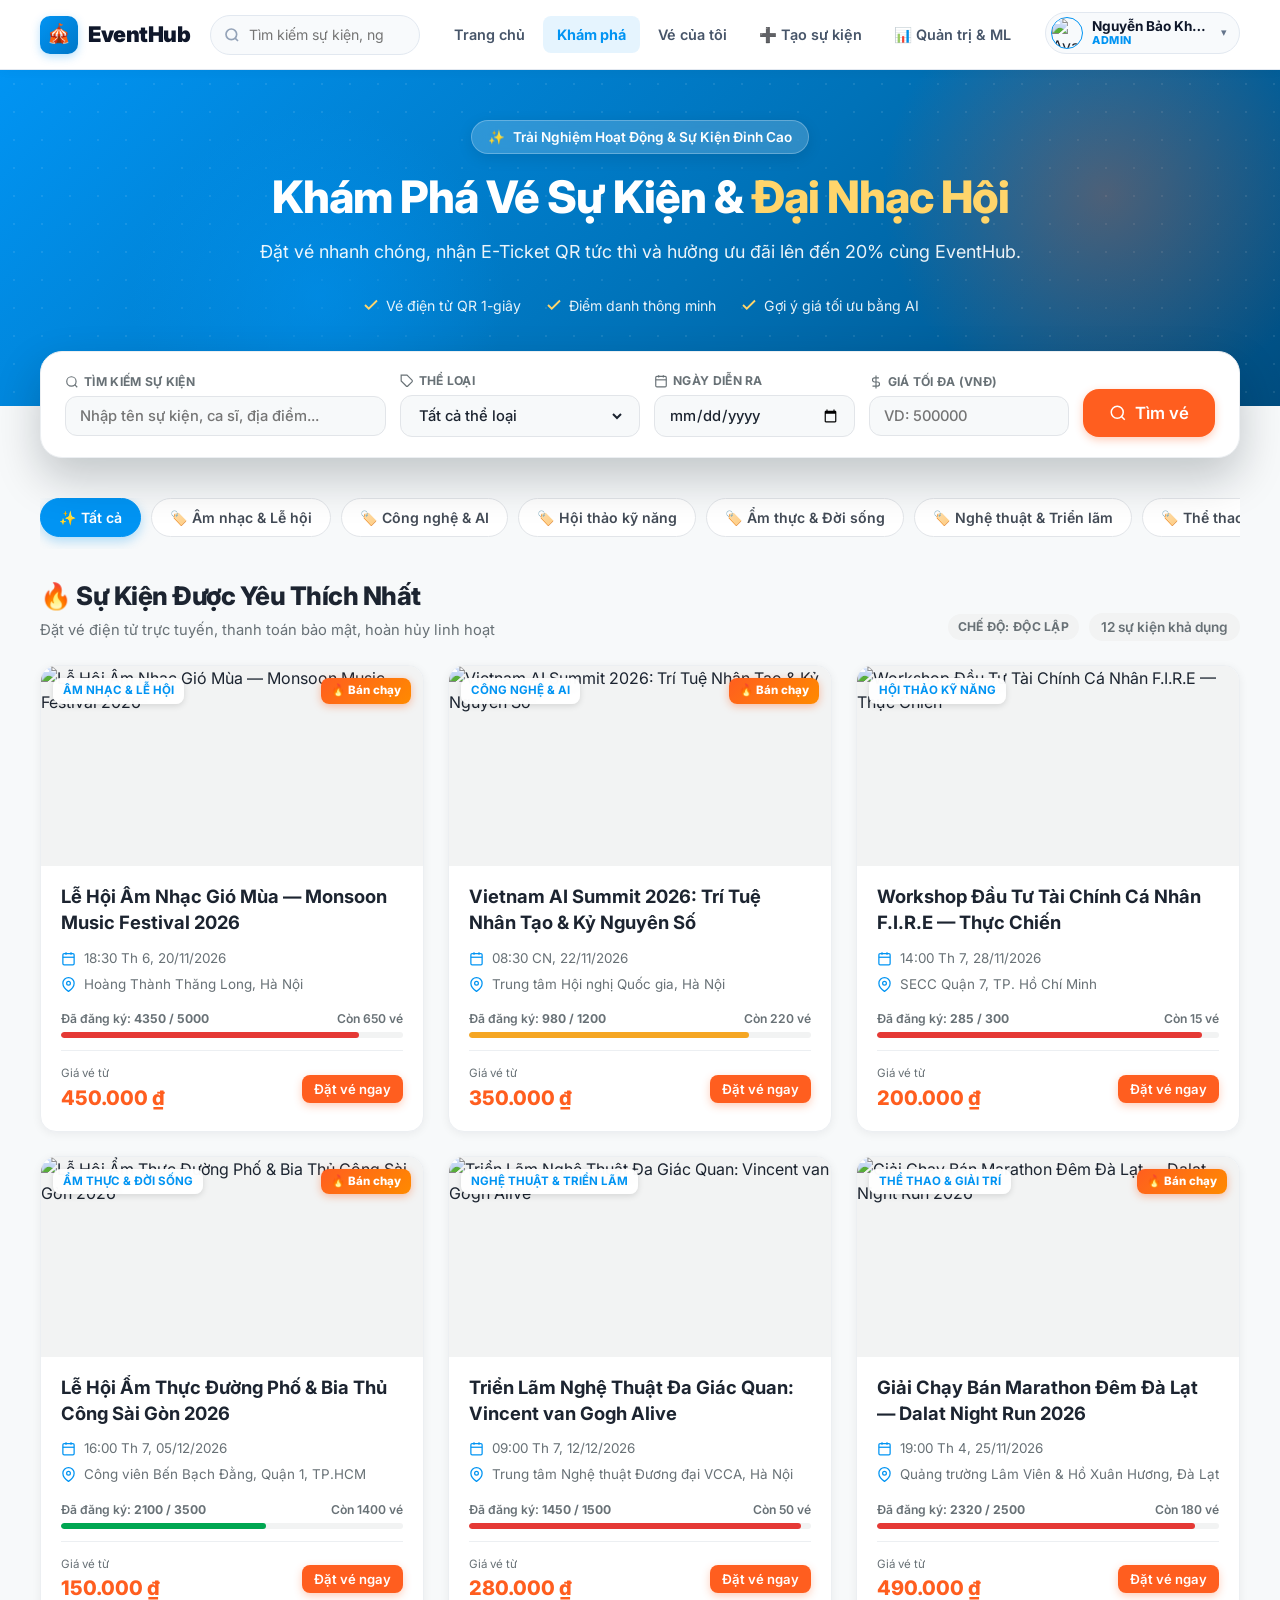
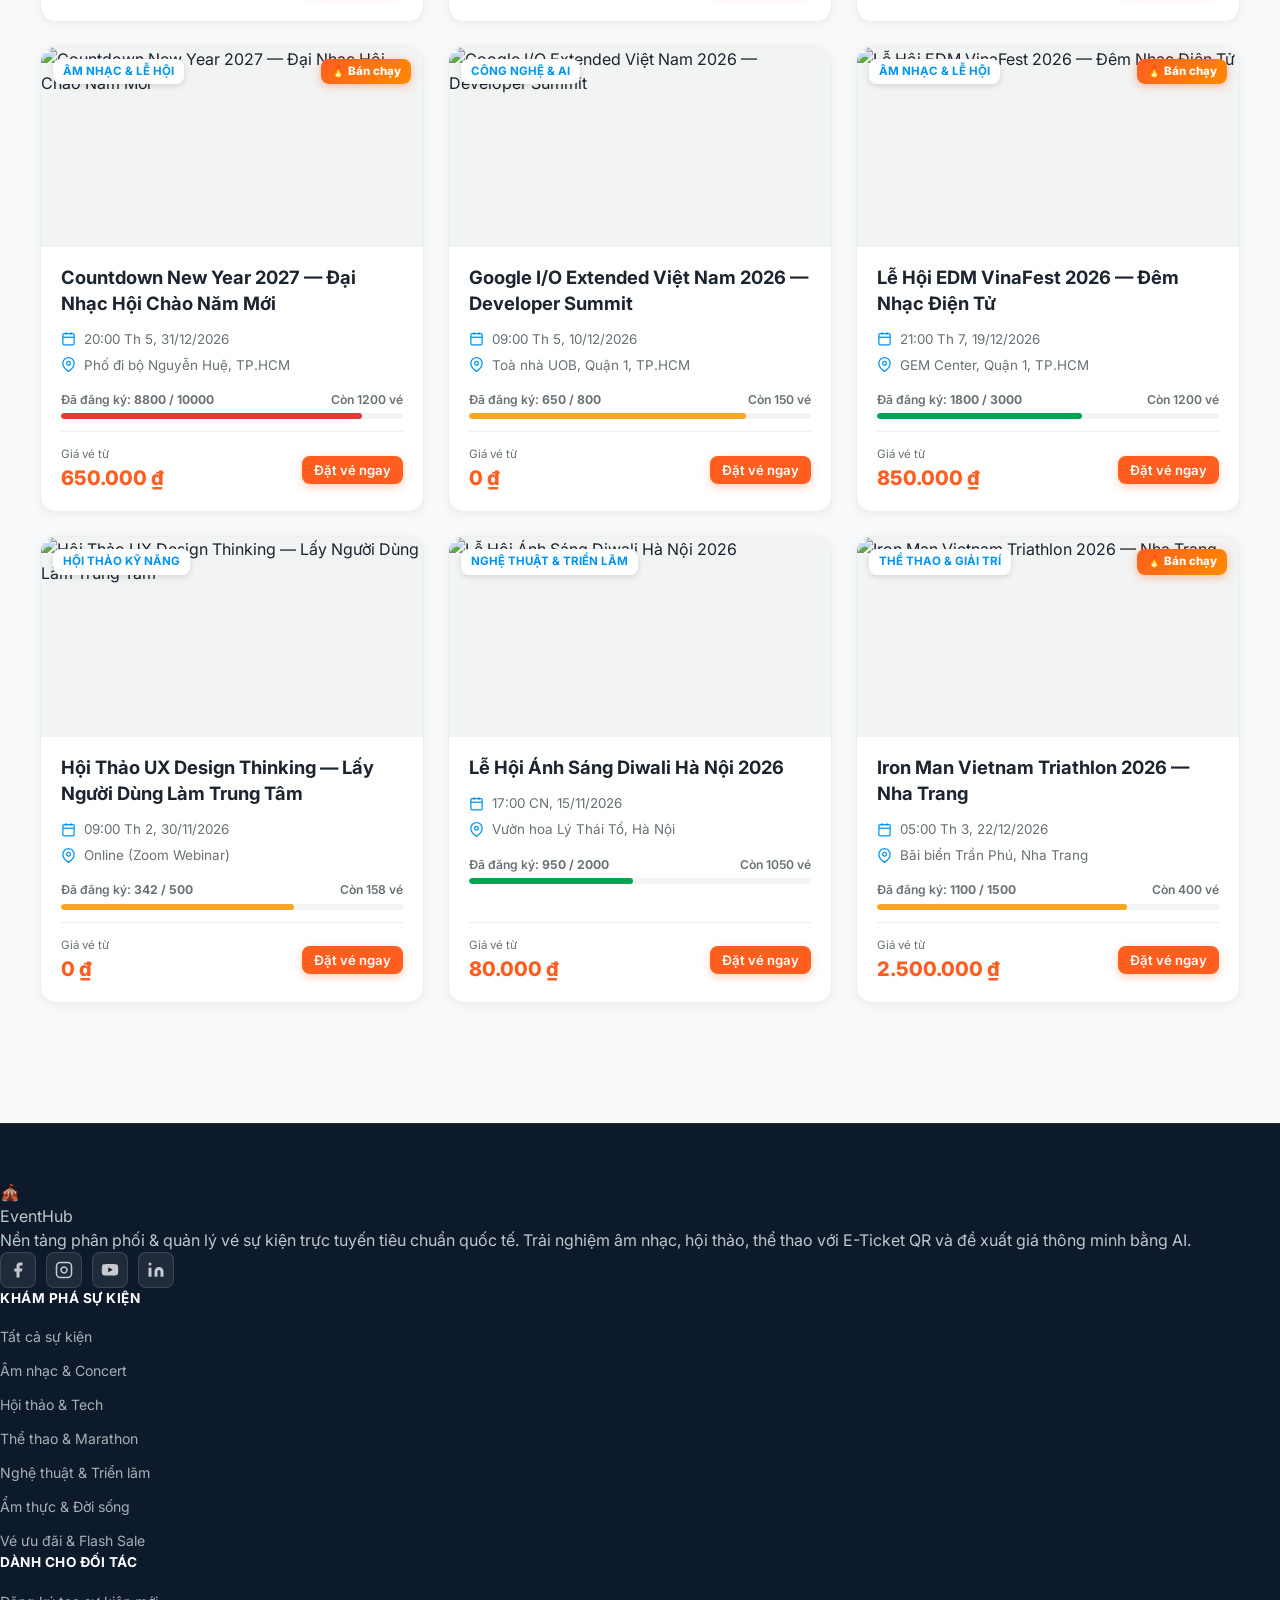
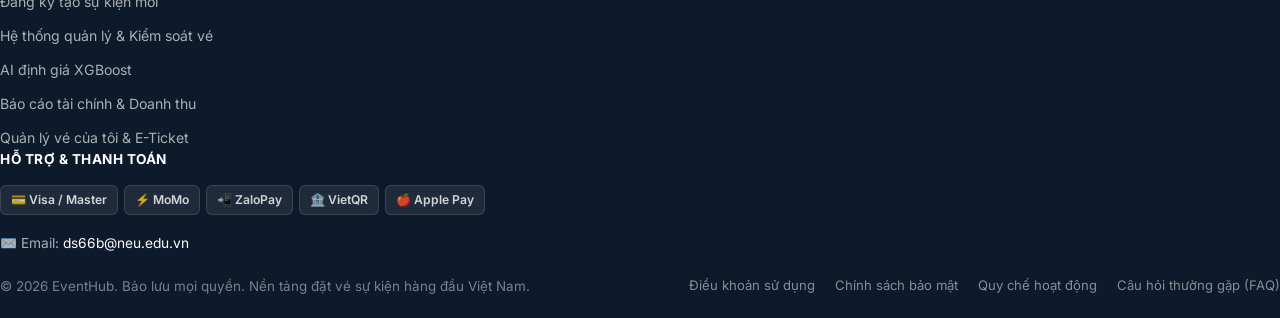
==== commit 813c50f8: "feat: Divided into multi-pages" ====
--- a/web/index.html
+++ b/web/index.html
@@ -12,40 +12,123 @@
   <link href="https://fonts.googleapis.com/css2?family=Inter:wght@400;500;600;700;800&display=swap" rel="stylesheet">
   
 
+  <link rel="stylesheet" href="css/header.css">
   <link rel="stylesheet" href="css/style.css">
+  <link rel="stylesheet" href="css/footer.css">
 </head>
 <body>
 
   <!-- ========================================================================
-       TOP HEADER & NAVIGATION BAR
+       GLOBAL HEADER (EVENTHUB E-COMMERCE STANDARD)
        ======================================================================== -->
-  <header class="header">
-    <div class="container header-content">
-      <!-- Brand Logo -->
-      <a href="#" class="logo" onclick="switchView('explore'); return false;">
-        <div class="logo-badge">✈️</div>
-        <span>EventHub</span>
+  <header class="hub-header" id="hub-header">
+    <div class="hub-container hub-header-inner">
+
+      <!-- 1. Brand Logo -->
+      <a href="landing.html" class="hub-logo" aria-label="EventHub Trang chủ">
+        <div class="hub-logo-badge">🎪</div>
+        <span class="hub-logo-text">EventHub</span>
       </a>
 
-      <!-- Navigation Links -->
-      <nav class="nav-links" aria-label="Điều hướng chính">
-        <a href="#explore" id="nav-explore" class="nav-item active" onclick="switchView('explore'); return false;">
-          <svg width="18" height="18" viewBox="0 0 24 24" fill="none" stroke="currentColor" stroke-width="2"><circle cx="12" cy="12" r="10"></circle><polygon points="16.24 7.76 14.12 14.12 7.76 16.24 9.88 9.88 16.24 7.76"></polygon></svg>
-          Khám phá
-        </a>
-        <a href="#my-bookings" id="nav-my-bookings" class="nav-item" onclick="switchView('my-bookings'); return false;">
-          <svg width="18" height="18" viewBox="0 0 24 24" fill="none" stroke="currentColor" stroke-width="2"><path d="M2 9a3 3 0 0 1 0 6v2a2 2 0 0 0 2 2h16a2 2 0 0 0 2-2v-2a3 3 0 0 1 0-6V7a2 2 0 0 0-2-2H4a2 2 0 0 0-2 2Z"></path><path d="M13 5v2"></path><path d="M13 17v2"></path><path d="M13 11v2"></path></svg>
-          Vé của tôi
-        </a>
-        <a href="#admin" id="nav-admin" class="nav-item" onclick="switchView('admin'); return false;">
-          <svg width="18" height="18" viewBox="0 0 24 24" fill="none" stroke="currentColor" stroke-width="2"><rect x="3" y="3" width="7" height="9"></rect><rect x="14" y="3" width="7" height="5"></rect><rect x="14" y="12" width="7" height="9"></rect><rect x="3" y="16" width="7" height="5"></rect></svg>
-          Quản trị & ML
-        </a>
+      <!-- 2. Global Search Box -->
+      <div class="hub-search-wrapper">
+        <form class="hub-search-form" id="hub-search-form" onsubmit="handleHeaderSearchSubmit(event)">
+          <svg class="hub-search-icon" width="16" height="16" viewBox="0 0 24 24" fill="none" stroke="currentColor" stroke-width="2.5">
+            <circle cx="11" cy="11" r="8"/><path d="m21 21-4.35-4.35"/>
+          </svg>
+          <input
+            type="text"
+            class="hub-search-input"
+            id="hub-search-input"
+            placeholder="Tìm kiếm sự kiện, nghệ sĩ, địa điểm..."
+            autocomplete="off"
+          />
+          <button type="button" class="hub-search-clear" id="hub-search-clear" onclick="clearHeaderSearch()" aria-label="Xóa">✕</button>
+        </form>
+      </div>
+
+      <!-- 3. Navigation Links -->
+      <nav class="hub-nav" aria-label="Điều hướng chính">
+        <a href="landing.html" class="hub-nav-link" data-nav="home">Trang chủ</a>
+        <a href="events.html" class="hub-nav-link" data-nav="events">Khám phá</a>
+        <a href="profile.html" class="hub-nav-link" data-nav="profile">Vé của tôi</a>
+        <a href="#create-event" class="hub-nav-link hub-role-admin" id="hub-nav-create" data-nav="create" style="display:none;" onclick="openCreateEventModal(); return false;">➕ Tạo sự kiện</a>
+        <a href="#admin" class="hub-nav-link hub-role-admin" id="hub-nav-admin" data-nav="admin" style="display:none;" onclick="switchView('admin'); return false;">📊 Quản trị & ML</a>
       </nav>
 
-      <!-- User Profile & Quick Actions -->
-      <div class="nav-actions" id="user-nav-actions">
-        <!-- Dynamically rendered by app.js -->
+      <!-- 4. User Actions & Role Switcher -->
+      <div class="hub-actions">
+        <div class="hub-auth-user" id="hub-auth-user" style="position: relative;">
+          <div class="hub-user-chip" id="hub-user-chip" onclick="toggleHeaderDropdown(event)" role="button" tabindex="0" aria-haspopup="true" aria-expanded="false" title="Menu tài khoản & vai trò">
+            <img src="https://images.unsplash.com/photo-1534528741775-53994a69daeb?w=120&q=80" id="hub-user-avatar" class="hub-user-avatar" alt="Avatar">
+            <div class="hub-user-info">
+              <span class="hub-user-name" id="hub-user-name">Nguyễn Bảo Khánh</span>
+              <span class="hub-role-badge" id="hub-role-badge">Admin</span>
+            </div>
+            <span class="hub-chevron">▾</span>
+          </div>
+
+          <!-- Dropdown Menu -->
+          <div class="hub-dropdown" id="hub-user-dropdown" style="display: none;">
+            <div class="hub-dropdown-header">
+              <img src="https://images.unsplash.com/photo-1534528741775-53994a69daeb?w=120&q=80" id="hub-dd-avatar" class="hub-dd-avatar" alt="Avatar">
+              <div>
+                <strong class="hub-dd-name" id="hub-dd-name">Nguyễn Bảo Khánh</strong>
+                <div class="hub-dd-email" id="hub-dd-email">khanh.admin@eventhub.vn</div>
+              </div>
+            </div>
+
+            <!-- Role Switcher -->
+            <div class="hub-dropdown-roles">
+              <span class="hub-roles-title">⚡ Chuyển vai trò thử nghiệm:</span>
+              <div class="hub-role-buttons">
+                <button type="button" class="hub-role-btn" onclick="quickLogin('Admin')">👑 Admin</button>
+                <button type="button" class="hub-role-btn" onclick="quickLogin('Organizer')">🎪 Tổ chức</button>
+                <button type="button" class="hub-role-btn" onclick="quickLogin('Staff')">💼 Staff</button>
+                <button type="button" class="hub-role-btn" onclick="quickLogin('Guest')">👤 Khách</button>
+              </div>
+            </div>
+
+            <div class="hub-dropdown-divider"></div>
+            <a href="profile.html" class="hub-dd-link">👤 Hồ sơ cá nhân</a>
+            <a href="profile.html" class="hub-dd-link">🎟️ Vé của tôi</a>
+            <a href="#create-event" class="hub-dd-link hub-role-admin" id="hub-dd-create" style="display:none;" onclick="openCreateEventModal(); toggleHeaderDropdown(); return false;">➕ Đăng ký tạo sự kiện</a>
+            <a href="#admin" class="hub-dd-link hub-role-admin" id="hub-dd-admin" style="display:none;" onclick="switchView('admin'); toggleHeaderDropdown(); return false;">📊 Quản trị hệ thống & AI (ML)</a>
+            <div class="hub-dropdown-divider"></div>
+            <button type="button" class="hub-dd-link hub-dd-logout" onclick="headerLogout()">🚪 Đăng xuất</button>
+          </div>
+        </div>
+
+        <!-- Mobile Burger -->
+        <button class="hub-burger" id="hub-burger" onclick="toggleHeaderMobileMenu()" aria-label="Menu di động">
+          <span></span><span></span><span></span>
+        </button>
+      </div>
+
+    </div>
+
+    <!-- Mobile Drawer -->
+    <div class="hub-mobile-drawer" id="hub-mobile-drawer">
+      <div class="hub-mobile-search">
+        <form onsubmit="handleHeaderSearchSubmit(event)">
+          <input type="text" class="hub-search-input" id="hub-mobile-search-input" placeholder="Tìm sự kiện, địa điểm...">
+        </form>
+      </div>
+      <div class="hub-mobile-links">
+        <a href="landing.html" class="hub-mobile-link">Trang chủ</a>
+        <a href="events.html" class="hub-mobile-link">Khám phá sự kiện</a>
+        <a href="profile.html" class="hub-mobile-link">Vé của tôi</a>
+        <a href="#create-event" class="hub-mobile-link hub-role-admin" id="hub-mob-create" style="display:none;" onclick="openCreateEventModal(); return false;">➕ Tạo sự kiện</a>
+        <a href="#admin" class="hub-mobile-link hub-role-admin" id="hub-mob-admin" style="display:none;" onclick="switchView('admin'); return false;">📊 Quản trị & ML</a>
+      </div>
+      <div class="hub-mobile-roles">
+        <span class="hub-roles-title">⚡ Chuyển vai trò thử nghiệm:</span>
+        <div class="hub-role-buttons">
+          <button type="button" class="hub-role-btn" onclick="quickLogin('Admin')">👑 Admin</button>
+          <button type="button" class="hub-role-btn" onclick="quickLogin('Organizer')">🎪 Tổ chức</button>
+          <button type="button" class="hub-role-btn" onclick="quickLogin('Staff')">💼 Staff</button>
+          <button type="button" class="hub-role-btn" onclick="quickLogin('Guest')">👤 Khách</button>
+        </div>
       </div>
     </div>
   </header>
@@ -205,127 +288,251 @@
   <!-- ========================================================================
        VIEW 3: ADMIN & AI PRICING DASHBOARD
        ======================================================================== -->
-  <main id="view-admin" class="container" style="display: none; padding-top: 40px; padding-bottom: 60px;">
-    <div class="section-header">
-      <div>
-        <h2 class="section-title">
-          <span>📊 Bảng Điều Khiển Quản Trị Sự Kiện</span>
-        </h2>
-        <p class="section-subtitle">Theo dõi tài chính, tỷ lệ tham gia và áp dụng AI định giá vé thông minh</p>
-      </div>
-      <button class="btn btn-primary" onclick="openCreateEventModal()">
-        + Tạo sự kiện mới
-      </button>
+  <main id="view-admin" class="container" style="display: none; padding-top: 32px; padding-bottom: 60px;">
+    <!-- Dashboard Header -->
+    <div class="admin-header-card">
+      <div class="admin-header-info">
+        <div class="admin-role-tag">
+          <span class="pulse-dot"></span>
+          <span id="admin-current-role-label">Bảng Điều Khiển Quản Trị & Ban Tổ Chức</span>
+        </div>
+        <h1 class="admin-main-title">Trung Tâm Vận Hành Sự Kiện EventHub</h1>
+        <p class="admin-main-desc">Theo dõi doanh thu theo thời gian thực, quản lý suất diễn, kiểm soát vé tại cổng và tối ưu giá bán với AI.</p>
+      </div>
+      <div class="admin-header-actions">
+        <button class="btn btn-primary" onclick="openCreateEventModal()">
+          <svg width="18" height="18" viewBox="0 0 24 24" fill="none" stroke="currentColor" stroke-width="2.5"><line x1="12" y1="5" x2="12" y2="19"></line><line x1="5" y1="12" x2="19" y2="12"></line></svg>
+          Tạo Sự Kiện Mới
+        </button>
+      </div>
     </div>
 
     <!-- KPI Summary Cards -->
     <div class="dashboard-kpis">
       <div class="kpi-card">
-        <div class="kpi-icon-box" style="background: #EBF7FF; color: var(--primary);">💰</div>
-        <div>
+        <div class="kpi-icon-box" style="background: rgba(1, 148, 243, 0.1); color: var(--primary);">
+          <svg width="24" height="24" viewBox="0 0 24 24" fill="none" stroke="currentColor" stroke-width="2"><rect x="2" y="4" width="20" height="16" rx="2"></rect><line x1="2" y1="10" x2="22" y2="10"></line></svg>
+        </div>
+        <div class="kpi-content">
+          <div class="kpi-title">Tổng Doanh Thu</div>
           <div class="kpi-val" id="kpi-revenue">0 ₫</div>
-          <div class="kpi-title">Tổng doanh thu</div>
+          <div class="kpi-subtext"><span class="kpi-trend positive">↑ +18.4%</span> so với kỳ trước</div>
         </div>
       </div>
       <div class="kpi-card">
-        <div class="kpi-icon-box" style="background: #FFF2ED; color: var(--accent);">🎪</div>
-        <div>
+        <div class="kpi-icon-box" style="background: rgba(255, 94, 31, 0.1); color: var(--accent);">
+          <svg width="24" height="24" viewBox="0 0 24 24" fill="none" stroke="currentColor" stroke-width="2"><path d="M4 19.5A2.5 2.5 0 0 1 6.5 17H20"></path><path d="M6.5 2H20v20H6.5A2.5 2.5 0 0 1 4 19.5v-15A2.5 2.5 0 0 1 6.5 2z"></path></svg>
+        </div>
+        <div class="kpi-content">
+          <div class="kpi-title">Sự Kiện Quản Lý</div>
           <div class="kpi-val" id="kpi-events">0</div>
-          <div class="kpi-title">Tổng sự kiện</div>
+          <div class="kpi-subtext" id="kpi-events-sub">Đang mở bán trên toàn sàn</div>
         </div>
       </div>
       <div class="kpi-card">
-        <div class="kpi-icon-box" style="background: #E6F7ED; color: var(--success);">👥</div>
-        <div>
+        <div class="kpi-icon-box" style="background: rgba(0, 166, 81, 0.1); color: var(--success);">
+          <svg width="24" height="24" viewBox="0 0 24 24" fill="none" stroke="currentColor" stroke-width="2"><path d="M17 21v-2a4 4 0 0 0-4-4H5a4 4 0 0 0-4 4v2"></path><circle cx="9" cy="7" r="4"></circle><path d="M23 21v-2a4 4 0 0 0-3-3.87"></path><path d="M16 3.13a4 4 0 0 1 0 7.75"></path></svg>
+        </div>
+        <div class="kpi-content">
+          <div class="kpi-title">Vé Đã Đặt (Lượt)</div>
           <div class="kpi-val" id="kpi-registrations">0</div>
-          <div class="kpi-title">Lượt đăng ký</div>
+          <div class="kpi-subtext"><span class="kpi-trend positive">↑ 92%</span> tỷ lệ thanh toán</div>
         </div>
       </div>
       <div class="kpi-card">
-        <div class="kpi-icon-box" style="background: #FEF6E9; color: var(--warning);">📈</div>
-        <div>
+        <div class="kpi-icon-box" style="background: rgba(245, 166, 35, 0.1); color: var(--warning);">
+          <svg width="24" height="24" viewBox="0 0 24 24" fill="none" stroke="currentColor" stroke-width="2"><path d="M22 11.08V12a10 10 0 1 1-5.93-9.14"></path><polyline points="22 4 12 14.01 9 11.01"></polyline></svg>
+        </div>
+        <div class="kpi-content">
+          <div class="kpi-title">Tỷ Lệ Lấp Đầy Khán Phòng</div>
           <div class="kpi-val" id="kpi-attendance">0%</div>
-          <div class="kpi-title">Tỷ lệ tham gia</div>
-        </div>
-      </div>
-    </div>
-
-    <!-- AI Pricing Recommender Widget -->
-    <div class="ml-widget">
-      <div style="display: flex; align-items: center; justify-content: space-between; margin-bottom: 16px; flex-wrap: wrap; gap: 10px;">
-        <div style="display: flex; align-items: center; gap: 10px;">
-          <span style="font-size: 1.5rem;">🤖</span>
+          <div class="kpi-subtext">Hiệu suất trung bình</div>
+        </div>
+      </div>
+    </div>
+
+    <!-- Admin Sub-Navigation Tabs -->
+    <div class="admin-tabs-nav">
+      <button class="admin-tab-btn active" onclick="switchAdminTab('events')" id="admin-tab-btn-events">
+        🎪 Quản Lý Sự Kiện (<span id="admin-tab-events-count">0</span>)
+      </button>
+      <button class="admin-tab-btn" onclick="switchAdminTab('pricing')" id="admin-tab-btn-pricing">
+        🤖 AI Định Giá Vé (ML Pricing)
+      </button>
+      <button class="admin-tab-btn" onclick="switchAdminTab('checkin')" id="admin-tab-btn-checkin">
+        🎟️ Kiểm Soát Vé & Check-in Trực Tiếp
+      </button>
+    </div>
+
+    <!-- TAB PANE 1: Quản lý sự kiện -->
+    <div id="admin-pane-events" class="admin-pane active">
+      <!-- Search and Filters Bar -->
+      <div class="admin-filter-bar">
+        <div class="admin-search-box">
+          <svg width="16" height="16" viewBox="0 0 24 24" fill="none" stroke="currentColor" stroke-width="2"><circle cx="11" cy="11" r="8"></circle><line x1="21" y1="21" x2="16.65" y2="16.65"></line></svg>
+          <input type="text" id="admin-search-input" placeholder="Tìm theo tên sự kiện, mã số hoặc địa điểm..." oninput="handleAdminSearch()">
+        </div>
+        <div class="admin-filter-selects">
+          <select id="admin-filter-category" onchange="handleAdminSearch()">
+            <option value="">Tất cả thể loại</option>
+            <option value="Âm nhạc & Lễ hội">Âm nhạc & Lễ hội</option>
+            <option value="Công nghệ & AI">Công nghệ & AI</option>
+            <option value="Hội thảo kỹ năng">Hội thảo kỹ năng</option>
+            <option value="Ẩm thực & Đời sống">Ẩm thực & Đời sống</option>
+            <option value="Thể thao & Marathon">Thể thao & Marathon</option>
+            <option value="Nghệ thuật & Triển lãm">Nghệ thuật & Triển lãm</option>
+          </select>
+          <select id="admin-filter-status" onchange="handleAdminSearch()">
+            <option value="">Tất cả trạng thái</option>
+            <option value="Open">Đang mở bán</option>
+            <option value="Cancelled">Đã hủy</option>
+          </select>
+        </div>
+      </div>
+
+      <!-- Events Management Table -->
+      <div class="admin-table-wrapper" tabindex="0" role="region" aria-label="Danh sách sự kiện, cuộn ngang để xem thêm cột">
+        <table class="admin-table">
+          <thead>
+            <tr>
+              <th style="width: 85px;">Mã</th>
+              <th style="min-width: 260px;">Sự kiện</th>
+              <th style="min-width: 140px;">Thời gian</th>
+              <th style="min-width: 170px;">Địa điểm</th>
+              <th style="min-width: 150px;">Vé bán / Sức chứa</th>
+              <th style="min-width: 120px;">Giá vé cơ sở</th>
+              <th style="min-width: 110px;">Trạng thái</th>
+              <th style="min-width: 170px; text-align: center;">Thao tác</th>
+            </tr>
+          </thead>
+          <tbody id="admin-events-table-body">
+            <!-- Dynamically rendered -->
+          </tbody>
+        </table>
+      </div>
+    </div>
+
+    <!-- TAB PANE 2: AI Pricing Model -->
+    <div id="admin-pane-pricing" class="admin-pane" style="display: none;">
+      <div class="ml-dashboard-grid">
+        <!-- Controls Card -->
+        <div class="ml-controls-card">
+          <div style="display: flex; align-items: center; gap: 10px; margin-bottom: 18px;">
+            <span style="font-size: 1.6rem;">🤖</span>
+            <div>
+              <h3 style="font-size: 1.15rem; font-weight: 800; color: var(--text-dark);">Thông Số Dự Báo Mô Hình XGBoost</h3>
+              <p style="font-size: 0.82rem; color: var(--text-muted);">Mô hình học máy dự báo mức độ sẵn sàng chi trả của khán giả theo quy mô & thể loại</p>
+            </div>
+          </div>
+
+          <div style="display: grid; gap: 16px;">
+            <div class="search-field">
+              <label class="search-label">Sức chứa khán phòng (Người)</label>
+              <div class="search-input-box">
+                <input type="number" id="ml-input-capacity" value="1200" step="100" oninput="calculateRecommendedPrice()">
+              </div>
+            </div>
+            <div class="search-field">
+              <label class="search-label">Phân khúc thể loại</label>
+              <div class="search-input-box">
+                <select id="ml-input-category" onchange="calculateRecommendedPrice()">
+                  <option value="Âm nhạc & Lễ hội">Âm nhạc & Lễ hội</option>
+                  <option value="Công nghệ & AI" selected>Công nghệ & AI</option>
+                  <option value="Hội thảo kỹ năng">Hội thảo kỹ năng</option>
+                  <option value="Ẩm thực & Đời sống">Ẩm thực & Đời sống</option>
+                  <option value="Thể thao & Marathon">Thể thao & Marathon</option>
+                </select>
+              </div>
+            </div>
+            <div class="search-field">
+              <label class="search-label">Giá vé cơ sở dự kiến (VNĐ)</label>
+              <div class="search-input-box">
+                <input type="number" id="ml-input-price" value="300000" step="20000" oninput="calculateRecommendedPrice()">
+              </div>
+            </div>
+            <button class="btn btn-primary" style="height: 46px; width: 100%;" onclick="calculateRecommendedPrice()">
+              ⚡ Phân Tích & Chạy Lại Mô Hình
+            </button>
+          </div>
+        </div>
+
+        <!-- Preview Card -->
+        <div class="ml-preview-card" id="ml-pricing-preview-card">
           <div>
-            <h3 style="font-size: 1.2rem; font-weight: 800; color: var(--text-dark);">
-              Công Cụ Định Giá Vé Thông Minh (Machine Learning Pricing Model)
-            </h3>
-            <p style="font-size: 0.85rem; color: var(--text-muted);">
-              Tích hợp mô hình dự đoán XGBoost trong <code>src/ml_models.py</code> để tối ưu hóa doanh thu dựa trên quy mô và phân khúc
-            </p>
-          </div>
-        </div>
-        <span class="badge badge-primary">AI Recommender</span>
-      </div>
-
-      <div class="pricing-grid">
-        <div class="search-field">
-          <label class="search-label">Sức chứa khán phòng (Người)</label>
-          <div class="search-input-box">
-            <input type="number" id="ml-input-capacity" value="1200" step="100">
-          </div>
-        </div>
-        <div class="search-field">
-          <label class="search-label">Phân khúc thể loại</label>
-          <div class="search-input-box">
-            <select id="ml-input-category">
-              <option value="Âm nhạc & Lễ hội">Âm nhạc & Lễ hội</option>
-              <option value="Công nghệ & AI" selected>Công nghệ & AI</option>
-              <option value="Hội thảo kỹ năng">Hội thảo kỹ năng</option>
-              <option value="Ẩm thực & Đời sống">Ẩm thực & Đời sống</option>
-            </select>
-          </div>
-        </div>
-        <div class="search-field">
-          <label class="search-label">Giá vé cơ sở đề xuất (VNĐ)</label>
-          <div class="search-input-box">
-            <input type="number" id="ml-input-price" value="300000" step="20000">
-          </div>
-        </div>
-        <button class="btn btn-primary" style="height: 48px;" onclick="calculateRecommendedPrice()">
-          ⚡ Phân tích & Gợi ý giá
-        </button>
-      </div>
-
-      <div id="ml-pricing-result" class="ml-result-box" style="display: none;">
-        <!-- Dynamically rendered -->
-      </div>
-    </div>
-
-    <!-- Events Management Table -->
-    <div style="display: flex; justify-content: space-between; align-items: center; margin-bottom: 16px;">
-      <h3 style="font-size: 1.25rem; font-weight: 700; color: var(--text-dark);">
-        Danh Sách Quản Lý Sự Kiện
-      </h3>
-    </div>
-
-    <div class="admin-table-wrapper" tabindex="0" role="region" aria-label="Danh sách sự kiện, cuộn ngang để xem thêm cột">
-      <table class="admin-table">
-        <thead>
-          <tr>
-            <th>Mã</th>
-            <th>Tên sự kiện</th>
-            <th>Thời gian</th>
-            <th>Địa điểm</th>
-            <th>Vé bán / Sức chứa</th>
-            <th>Giá vé</th>
-            <th>Trạng thái</th>
-            <th>Thao tác</th>
-          </tr>
-        </thead>
-        <tbody id="admin-events-table-body">
-          <!-- Dynamically rendered -->
-        </tbody>
-      </table>
+            <div style="display: flex; justify-content: space-between; align-items: center; margin-bottom: 12px;">
+              <span class="badge badge-primary">AI Recommender</span>
+              <span style="font-size: 0.78rem; color: var(--primary-dark); font-weight: 700;">Độ chính xác R² = 0.94</span>
+            </div>
+            <div style="font-size: 0.82rem; font-weight: 700; color: var(--text-muted); text-transform: uppercase;">
+              Mức Giá Vé Đề Xuất Tối Ưu
+            </div>
+            <div id="ml-suggested-price" style="font-size: 2.1rem; font-weight: 900; color: var(--accent); margin: 6px 0;">
+              350.000 ₫
+            </div>
+            <div style="font-size: 0.85rem; color: var(--text-body);" id="ml-est-revenue-text">
+              Ước tính doanh thu tối đa đạt <strong>357.000.000 ₫</strong> với tỷ lệ lấp đầy 85%.
+            </div>
+
+            <!-- Tier Breakdown -->
+            <div style="margin-top: 20px;">
+              <div style="font-size: 0.8rem; font-weight: 700; color: var(--text-dark); margin-bottom: 8px;">Gợi ý phân khúc hạng vé:</div>
+              <div class="ml-tier-breakdown">
+                <div class="ml-tier-box">
+                  <div class="ml-tier-label">Early Bird</div>
+                  <div class="ml-tier-price" id="ml-tier-early">280.000 ₫</div>
+                </div>
+                <div class="ml-tier-box" style="border-color: var(--primary);">
+                  <div class="ml-tier-label">Standard</div>
+                  <div class="ml-tier-price" id="ml-tier-std">350.000 ₫</div>
+                </div>
+                <div class="ml-tier-box">
+                  <div class="ml-tier-label">VIP</div>
+                  <div class="ml-tier-price" id="ml-tier-vip">600.000 ₫</div>
+                </div>
+              </div>
+            </div>
+          </div>
+
+          <div style="margin-top: 20px; font-size: 0.76rem; color: var(--text-muted); text-align: center;">
+            💡 Đề xuất dựa trên dữ liệu lịch sử của hơn 60 sự kiện tương tự tại Việt Nam.
+          </div>
+        </div>
+      </div>
+    </div>
+
+    <!-- TAB PANE 3: Check-in Scanner -->
+    <div id="admin-pane-checkin" class="admin-pane" style="display: none;">
+      <div class="checkin-card">
+        <div style="display: flex; justify-content: space-between; align-items: center; margin-bottom: 20px; flex-wrap: wrap; gap: 14px;">
+          <div>
+            <h3 style="font-size: 1.2rem; font-weight: 800; color: var(--text-dark);">Hệ Thống Kiểm Soát Vé & Điểm Danh (Check-in Scanner)</h3>
+            <p style="font-size: 0.85rem; color: var(--text-muted);">Quét hoặc tìm mã vé của người tham dự để xác nhận vào cổng</p>
+          </div>
+          <div class="admin-search-box" style="max-width: 380px;">
+            <svg width="16" height="16" viewBox="0 0 24 24" fill="none" stroke="currentColor" stroke-width="2"><circle cx="11" cy="11" r="8"></circle><line x1="21" y1="21" x2="16.65" y2="16.65"></line></svg>
+            <input type="text" id="checkin-search-input" placeholder="Nhập mã vé (VD: BK-...) hoặc tên khách..." oninput="renderCheckinTable()">
+          </div>
+        </div>
+
+        <div class="admin-table-wrapper" style="margin-bottom: 0;">
+          <table class="admin-table">
+            <thead>
+              <tr>
+                <th style="width: 130px;">Mã Đặt Chỗ</th>
+                <th style="min-width: 180px;">Khách Tham Dự</th>
+                <th style="min-width: 220px;">Sự Kiện</th>
+                <th style="width: 90px; text-align: center;">Số Vé</th>
+                <th style="width: 130px;">Tổng Tiền</th>
+                <th style="width: 140px; text-align: center;">Trạng Thái Check-in</th>
+                <th style="width: 120px; text-align: center;">Thao Tác</th>
+              </tr>
+            </thead>
+            <tbody id="admin-checkin-table-body">
+              <!-- Dynamically rendered -->
+            </tbody>
+          </table>
+        </div>
+      </div>
     </div>
   </main>
 
@@ -527,7 +734,7 @@
 
       <div class="detail-body">
         <div style="text-align: center; margin-bottom: 20px;">
-          <div class="logo-badge" style="margin: 0 auto 10px; width: 44px; height: 44px; font-size: 1.3rem;">✈️</div>
+          <div class="logo-badge" style="margin: 0 auto 10px; width: 44px; height: 44px; font-size: 1.3rem;">🎪</div>
           <h3 style="font-size: 1.3rem; font-weight: 800; color: var(--text-dark);">Tài Khoản EventHub</h3>
           <p style="font-size: 0.85rem; color: var(--text-muted); margin-top: 4px;">Đăng nhập để nhận các ưu đãi trải nghiệm độc quyền</p>
         </div>
@@ -681,67 +888,97 @@
   <div id="toast-container" class="toast-container"></div>
 
   <!-- ========================================================================
-       FOOTER (TRAVELOKA STYLE)
+       FOOTER
        ======================================================================== -->
-  <footer class="footer">
-    <div class="container">
-      <div class="footer-top">
-        <div>
-          <div class="logo" style="margin-bottom: 12px;">
-            <div class="logo-badge">✈️</div>
+  <footer class="lp-footer" id="footer">
+    <div class="lp-container">
+      <div class="lp-footer-grid">
+
+        <!-- Brand Column -->
+        <div class="lp-footer-brand">
+          <a href="landing.html" class="lp-footer-logo">
+            <div class="lp-footer-badge">🎪</div>
             <span>EventHub</span>
-          </div>
-          <p style="line-height: 1.6; max-width: 320px;">
-            Hệ thống phân phối và quản lý vé sự kiện trực tuyến tiêu chuẩn cao. Trải nghiệm âm nhạc, công nghệ và nghệ thuật hàng đầu Việt Nam.
+          </a>
+          <p class="lp-footer-desc">
+            Nền tảng phân phối & quản lý vé sự kiện trực tuyến tiêu chuẩn quốc tế. Trải nghiệm âm nhạc, hội thảo, thể thao với E-Ticket QR và đề xuất giá thông minh bằng AI.
           </p>
-        </div>
-
-        <div>
-          <h4 style="font-weight: 700; color: var(--text-dark); margin-bottom: 12px;">Sản phẩm & Dịch vụ</h4>
-          <ul style="list-style: none; display: flex; flex-direction: column; gap: 8px;">
-            <li><a href="#" onclick="switchView('explore'); return false;">Sự kiện âm nhạc</a></li>
-            <li><a href="#" onclick="switchView('explore'); return false;">Hội thảo công nghệ</a></li>
-            <li><a href="#" onclick="switchView('explore'); return false;">Vé vui chơi giải trí</a></li>
-            <li><a href="#" onclick="switchView('explore'); return false;">Voucher ưu đãi</a></li>
+          <div class="lp-social-links">
+            <a href="https://facebook.com" target="_blank" rel="noopener noreferrer" class="lp-social-btn" aria-label="Facebook">
+              <svg width="18" height="18" viewBox="0 0 24 24" fill="currentColor"><path d="M18 2h-3a5 5 0 0 0-5 5v3H7v4h3v8h4v-8h3l1-4h-4V7a1 1 0 0 1 1-1h3z"/></svg>
+            </a>
+            <a href="https://instagram.com" target="_blank" rel="noopener noreferrer" class="lp-social-btn" aria-label="Instagram">
+              <svg width="18" height="18" viewBox="0 0 24 24" fill="none" stroke="currentColor" stroke-width="2"><rect x="2" y="2" width="20" height="20" rx="5" ry="5"/><path d="M16 11.37A4 4 0 1 1 12.63 8 4 4 0 0 1 16 11.37z"/><line x1="17.5" y1="6.5" x2="17.51" y2="6.5"/></svg>
+            </a>
+            <a href="https://youtube.com" target="_blank" rel="noopener noreferrer" class="lp-social-btn" aria-label="YouTube">
+              <svg width="18" height="18" viewBox="0 0 24 24" fill="currentColor"><path d="M22.54 6.42a2.78 2.78 0 0 0-1.94-2C18.88 4 12 4 12 4s-6.88 0-8.6.46a2.78 2.78 0 0 0-1.94 2A29 29 0 0 0 1 11.75a29 29 0 0 0 .46 5.33A2.78 2.78 0 0 0 3.4 19c1.72.46 8.6.46 8.6.46s6.88 0 8.6-.46a2.78 2.78 0 0 0 1.94-2 29 29 0 0 0 .46-5.25 29 29 0 0 0-.46-5.33z"/><polygon points="9.75 15.02 15.5 11.75 9.75 8.48 9.75 15.02" fill="#0D1B2A"/></svg>
+            </a>
+            <a href="https://linkedin.com" target="_blank" rel="noopener noreferrer" class="lp-social-btn" aria-label="LinkedIn">
+              <svg width="18" height="18" viewBox="0 0 24 24" fill="currentColor"><path d="M16 8a6 6 0 0 1 6 6v7h-4v-7a2 2 0 0 0-2-2 2 2 0 0 0-2 2v7h-4v-7a6 6 0 0 1 6-6z"/><rect x="2" y="9" width="4" height="12"/><circle cx="4" cy="4" r="2"/></svg>
+            </a>
+          </div>
+        </div>
+
+        <!-- Nav Column 1: Danh mục sự kiện -->
+        <div class="lp-footer-col">
+          <h4 class="lp-footer-col-title">Khám Phá Sự Kiện</h4>
+          <ul class="lp-footer-links">
+            <li><a href="events.html">Tất cả sự kiện</a></li>
+            <li><a href="events.html?category=music">Âm nhạc & Concert</a></li>
+            <li><a href="events.html?category=tech">Hội thảo & Tech</a></li>
+            <li><a href="events.html?category=sport">Thể thao & Marathon</a></li>
+            <li><a href="events.html?category=art">Nghệ thuật & Triển lãm</a></li>
+            <li><a href="events.html?category=food">Ẩm thực & Đời sống</a></li>
+            <li><a href="landing.html#promo">Vé ưu đãi & Flash Sale</a></li>
           </ul>
         </div>
 
-        <div>
-          <h4 style="font-weight: 700; color: var(--text-dark); margin-bottom: 12px;">Dành cho đối tác</h4>
-          <ul style="list-style: none; display: flex; flex-direction: column; gap: 8px;">
-            <li><a href="#" onclick="quickLogin('Organizer'); return false;">Đăng ký ban tổ chức</a></li>
-            <li><a href="#" onclick="switchView('admin'); return false;">Hệ thống kiểm soát vé</a></li>
-            <li><a href="#" onclick="switchView('admin'); return false;">AI định giá XGBoost</a></li>
-            <li><a href="#" onclick="switchView('admin'); return false;">Báo cáo tài chính</a></li>
+        <!-- Nav Column 2: Đối tác & Quản lý -->
+        <div class="lp-footer-col">
+          <h4 class="lp-footer-col-title">Dành Cho Đối Tác</h4>
+          <ul class="lp-footer-links">
+            <li><a href="index.html#create-event" onclick="openCreateEventModal(); return false;">Đăng ký tạo sự kiện mới</a></li>
+            <li><a href="index.html#admin" onclick="switchView('admin'); return false;">Hệ thống quản lý & Kiểm soát vé</a></li>
+            <li><a href="index.html#admin" onclick="switchView('admin'); switchAdminTab('pricing'); return false;">AI định giá XGBoost</a></li>
+            <li><a href="index.html#admin" onclick="switchView('admin'); switchAdminTab('events'); return false;">Báo cáo tài chính & Doanh thu</a></li>
+            <li><a href="profile.html">Quản lý vé của tôi & E-Ticket</a></li>
           </ul>
         </div>
 
-        <div>
-          <h4 style="font-weight: 700; color: var(--text-dark); margin-bottom: 12px;">Đối tác thanh toán</h4>
-          <div style="display: flex; gap: 8px; flex-wrap: wrap; margin-bottom: 16px;">
-            <span class="badge badge-neutral">💳 Visa / Mastercard</span>
-            <span class="badge badge-neutral">⚡ MoMo</span>
-            <span class="badge badge-neutral">🏦 VietQR</span>
-            <span class="badge badge-neutral">📲 ZaloPay</span>
-          </div>
-          <div style="font-size: 0.8rem; color: var(--text-muted);">
-            Hotline hỗ trợ: <strong>1900 6868</strong> (24/7)
-          </div>
-        </div>
-      </div>
-
-      <div class="footer-bottom">
-        <div>© 2026 EventHub. Xây dựng bằng HTML, CSS và JavaScript thuần mang phong cách Traveloka.</div>
-        <div class="footer-legal-links" style="display: flex; gap: 16px;">
-          <a href="#">Điều khoản sử dụng</a>
-          <a href="#">Chính sách bảo mật</a>
-          <a href="#">Quy chế soát vé</a>
+        <!-- Payment & Contact Column -->
+        <div class="lp-footer-col">
+          <h4 class="lp-footer-col-title">Hỗ Trợ & Thanh Toán</h4>
+          <div class="lp-payment-badges">
+            <span class="lp-payment-badge">💳 Visa / Master</span>
+            <span class="lp-payment-badge">⚡ MoMo</span>
+            <span class="lp-payment-badge">📲 ZaloPay</span>
+            <span class="lp-payment-badge">🏦 VietQR</span>
+            <span class="lp-payment-badge">🍎 Apple Pay</span>
+          </div>
+          <div class="lp-footer-contact">
+            <div>✉️ Email: <a href="mailto:ds66b@neu.edu.vn" style="color:#fff;">ds66b@neu.edu.vn</a></div>
+          </div>
+        </div>
+
+      </div>
+
+      <!-- Footer Bottom -->
+      <div class="lp-footer-bottom">
+        <div class="lp-footer-copyright">
+          © 2026 EventHub. Bảo lưu mọi quyền. Nền tảng đặt vé sự kiện hàng đầu Việt Nam.
+        </div>
+        <div class="lp-footer-legal">
+          <a href="terms.html?tab=terms">Điều khoản sử dụng</a>
+          <a href="terms.html?tab=privacy">Chính sách bảo mật</a>
+          <a href="terms.html?tab=rules">Quy chế hoạt động</a>
+          <a href="terms.html?tab=faq">Câu hỏi thường gặp (FAQ)</a>
         </div>
       </div>
     </div>
   </footer>
 
   <!-- App Script -->
+  <script src="js/header.js"></script>
   <script src="js/app.js"></script>
 </body>
 </html>
--- a/web/css/header.css
+++ b/web/css/header.css
@@ -0,0 +1,493 @@
+/* ==========================================================================
+   EVENTHUB UNIFIED GLOBAL HEADER (E-COMMERCE STANDARD)
+   ========================================================================== */
+
+:root {
+  --hub-header-h: 70px;
+  --hub-primary: #0194F3;
+  --hub-primary-hover: #0077C8;
+  --hub-text-dark: #0F172A;
+  --hub-text-muted: #64748B;
+  --hub-border: #E2E8F0;
+  --hub-bg-glass: rgba(255, 255, 255, 0.96);
+}
+
+.hub-header {
+  position: sticky;
+  top: 0;
+  left: 0;
+  width: 100%;
+  height: var(--hub-header-h);
+  background: var(--hub-bg-glass);
+  backdrop-filter: blur(14px);
+  -webkit-backdrop-filter: blur(14px);
+  border-bottom: 1px solid var(--hub-border);
+  z-index: 1000;
+  box-shadow: 0 2px 10px rgba(0, 0, 0, 0.03);
+  box-sizing: border-box;
+}
+
+.hub-container {
+  max-width: 1240px;
+  margin: 0 auto;
+  padding: 0 20px;
+  height: 100%;
+  box-sizing: border-box;
+}
+
+.hub-header-inner {
+  display: flex;
+  align-items: center;
+  justify-content: space-between;
+  gap: 20px;
+  height: 100%;
+}
+
+/* 1. Brand Logo */
+.hub-logo {
+  display: inline-flex;
+  align-items: center;
+  gap: 10px;
+  text-decoration: none;
+  flex-shrink: 0;
+}
+
+.hub-logo-badge {
+  width: 38px;
+  height: 38px;
+  border-radius: 10px;
+  background: linear-gradient(135deg, #0194F3 0%, #0077C8 100%);
+  display: flex;
+  align-items: center;
+  justify-content: center;
+  font-size: 19px;
+  box-shadow: 0 3px 10px rgba(1, 148, 243, 0.28);
+}
+
+.hub-logo-text {
+  font-size: 1.35rem;
+  font-weight: 900;
+  color: var(--hub-text-dark);
+  letter-spacing: -0.5px;
+}
+
+/* 2. Global Search Box */
+.hub-search-wrapper {
+  flex: 1;
+  max-width: 360px;
+  position: relative;
+}
+
+.hub-search-form {
+  position: relative;
+  display: flex;
+  align-items: center;
+  width: 100%;
+  margin: 0;
+}
+
+.hub-search-icon {
+  position: absolute;
+  left: 14px;
+  color: #94A3B8;
+  pointer-events: none;
+}
+
+.hub-search-input {
+  width: 100%;
+  height: 40px;
+  padding: 0 36px 0 38px;
+  background: #F8FAFC;
+  border: 1px solid var(--hub-border);
+  border-radius: 20px;
+  font-size: 0.88rem;
+  color: #1E293B;
+  outline: none;
+  transition: all 0.2s ease;
+  font-family: inherit;
+  box-sizing: border-box;
+}
+
+.hub-search-input:focus {
+  background: #FFFFFF;
+  border-color: var(--hub-primary);
+  box-shadow: 0 0 0 3px rgba(1, 148, 243, 0.12);
+}
+
+.hub-search-clear {
+  position: absolute;
+  right: 12px;
+  background: transparent;
+  border: none;
+  color: #94A3B8;
+  cursor: pointer;
+  font-size: 14px;
+  display: none;
+  padding: 2px 4px;
+}
+
+.hub-search-clear.visible {
+  display: block;
+}
+
+/* 3. Navigation Links */
+.hub-nav {
+  display: flex;
+  align-items: center;
+  gap: 4px;
+  flex-shrink: 0;
+}
+
+.hub-nav-link {
+  display: inline-flex;
+  align-items: center;
+  gap: 6px;
+  padding: 8px 14px;
+  border-radius: 8px;
+  font-size: 0.9rem;
+  font-weight: 600;
+  color: #475569;
+  text-decoration: none;
+  white-space: nowrap;
+  transition: all 0.18s ease;
+}
+
+.hub-nav-link:hover {
+  color: var(--hub-primary);
+  background: rgba(1, 148, 243, 0.06);
+}
+
+.hub-nav-link.active {
+  color: var(--hub-primary);
+  background: rgba(1, 148, 243, 0.1);
+  font-weight: 700;
+}
+
+/* 4. Actions & User Chip */
+.hub-actions {
+  display: flex;
+  align-items: center;
+  gap: 12px;
+  flex-shrink: 0;
+}
+
+.hub-btn {
+  display: inline-flex;
+  align-items: center;
+  justify-content: center;
+  padding: 8px 16px;
+  font-size: 0.88rem;
+  font-weight: 700;
+  border-radius: 8px;
+  cursor: pointer;
+  transition: all 0.2s ease;
+  text-decoration: none;
+  font-family: inherit;
+}
+
+.hub-btn-outline {
+  background: transparent;
+  color: var(--hub-primary);
+  border: 1px solid var(--hub-primary);
+}
+
+.hub-btn-outline:hover {
+  background: rgba(1, 148, 243, 0.08);
+}
+
+.hub-btn-primary {
+  background: var(--hub-primary);
+  color: #FFFFFF;
+  border: 1px solid var(--hub-primary);
+  box-shadow: 0 2px 8px rgba(1, 148, 243, 0.25);
+}
+
+.hub-btn-primary:hover {
+  background: var(--hub-primary-hover);
+}
+
+.hub-user-chip {
+  display: inline-flex;
+  align-items: center;
+  gap: 9px;
+  padding: 4px 12px 4px 5px;
+  background: #F8FAFC;
+  border: 1px solid var(--hub-border);
+  border-radius: 999px;
+  cursor: pointer;
+  transition: all 0.2s ease;
+  user-select: none;
+}
+
+.hub-user-chip:hover {
+  background: #F1F5F9;
+  border-color: #CBD5E1;
+}
+
+.hub-user-avatar {
+  width: 32px;
+  height: 32px;
+  border-radius: 50%;
+  object-fit: cover;
+  border: 1.5px solid var(--hub-primary);
+  display: block;
+}
+
+.hub-user-info {
+  display: flex;
+  flex-direction: column;
+  line-height: 1.2;
+}
+
+.hub-user-name {
+  font-size: 0.85rem;
+  font-weight: 700;
+  color: var(--hub-text-dark);
+  max-width: 120px;
+  overflow: hidden;
+  text-overflow: ellipsis;
+  white-space: nowrap;
+}
+
+.hub-role-badge {
+  font-size: 0.68rem;
+  font-weight: 800;
+  text-transform: uppercase;
+  letter-spacing: 0.5px;
+  color: var(--hub-primary);
+}
+
+.hub-chevron {
+  font-size: 11px;
+  color: var(--hub-text-muted);
+  transition: transform 0.2s ease;
+}
+
+.hub-user-chip[aria-expanded="true"] .hub-chevron {
+  transform: rotate(180deg);
+}
+
+/* User Dropdown */
+.hub-dropdown {
+  position: absolute;
+  top: calc(100% + 8px);
+  right: 0;
+  width: 270px;
+  background: #FFFFFF;
+  border: 1px solid var(--hub-border);
+  border-radius: 14px;
+  box-shadow: 0 10px 30px rgba(15, 23, 42, 0.12);
+  padding: 12px;
+  z-index: 1100;
+  box-sizing: border-box;
+  animation: hubSlideDown 0.18s ease;
+}
+
+@keyframes hubSlideDown {
+  from { opacity: 0; transform: translateY(-6px); }
+  to { opacity: 1; transform: translateY(0); }
+}
+
+.hub-dropdown-header {
+  display: flex;
+  align-items: center;
+  gap: 10px;
+  padding-bottom: 10px;
+  border-bottom: 1px solid #F1F5F9;
+  margin-bottom: 10px;
+}
+
+.hub-dd-avatar {
+  width: 38px;
+  height: 38px;
+  border-radius: 50%;
+  object-fit: cover;
+}
+
+.hub-dd-name {
+  font-size: 0.88rem;
+  font-weight: 700;
+  color: var(--hub-text-dark);
+}
+
+.hub-dd-email {
+  font-size: 0.75rem;
+  color: var(--hub-text-muted);
+}
+
+.hub-dropdown-roles {
+  background: #F8FAFC;
+  border: 1px dashed #CBD5E1;
+  border-radius: 8px;
+  padding: 8px 10px;
+  margin-bottom: 8px;
+}
+
+.hub-roles-title {
+  display: block;
+  font-size: 0.7rem;
+  font-weight: 700;
+  text-transform: uppercase;
+  color: var(--hub-text-muted);
+  margin-bottom: 6px;
+}
+
+.hub-role-buttons {
+  display: grid;
+  grid-template-columns: 1fr 1fr;
+  gap: 5px;
+}
+
+.hub-role-btn {
+  padding: 5px 8px;
+  font-size: 0.75rem;
+  font-weight: 600;
+  background: #FFFFFF;
+  border: 1px solid var(--hub-border);
+  border-radius: 6px;
+  cursor: pointer;
+  transition: all 0.15s ease;
+  font-family: inherit;
+  color: #1E293B;
+}
+
+.hub-role-btn:hover {
+  background: var(--hub-primary);
+  color: #FFFFFF;
+  border-color: var(--hub-primary);
+}
+
+.hub-dropdown-divider {
+  height: 1px;
+  background: #F1F5F9;
+  margin: 6px 0;
+}
+
+.hub-dd-link {
+  display: flex;
+  align-items: center;
+  gap: 8px;
+  padding: 8px 10px;
+  font-size: 0.85rem;
+  font-weight: 600;
+  color: #334155;
+  text-decoration: none;
+  border-radius: 6px;
+  transition: background 0.15s ease;
+  width: 100%;
+  background: transparent;
+  border: none;
+  text-align: left;
+  cursor: pointer;
+  box-sizing: border-box;
+  font-family: inherit;
+}
+
+.hub-dd-link:hover {
+  background: #F1F5F9;
+  color: var(--hub-primary);
+}
+
+.hub-dd-logout {
+  color: #EF4444;
+}
+
+.hub-dd-logout:hover {
+  background: #FEF2F2;
+  color: #DC2626;
+}
+
+/* Mobile Hamburger & Drawer */
+.hub-burger {
+  display: none;
+  flex-direction: column;
+  justify-content: center;
+  gap: 5px;
+  width: 36px;
+  height: 36px;
+  background: #F8FAFC;
+  border: 1px solid var(--hub-border);
+  border-radius: 8px;
+  cursor: pointer;
+  padding: 8px;
+  box-sizing: border-box;
+}
+
+.hub-burger span {
+  display: block;
+  width: 100%;
+  height: 2px;
+  background: #0F172A;
+  border-radius: 2px;
+  transition: all 0.2s ease;
+}
+
+.hub-mobile-drawer {
+  display: none;
+  background: #FFFFFF;
+  border-bottom: 1px solid var(--hub-border);
+  box-shadow: 0 10px 24px rgba(0, 0, 0, 0.08);
+  padding: 16px 20px;
+}
+
+.hub-mobile-drawer.open {
+  display: block;
+  animation: hubSlideDown 0.2s ease;
+}
+
+.hub-mobile-search {
+  margin-bottom: 12px;
+}
+
+.hub-mobile-search .hub-search-input {
+  background: #F1F5F9;
+}
+
+.hub-mobile-links {
+  display: flex;
+  flex-direction: column;
+  gap: 4px;
+}
+
+.hub-mobile-link {
+  display: block;
+  padding: 10px 12px;
+  font-size: 0.95rem;
+  font-weight: 600;
+  color: #334155;
+  text-decoration: none;
+  border-radius: 8px;
+}
+
+.hub-mobile-link:hover, .hub-mobile-link.active {
+  background: rgba(1, 148, 243, 0.08);
+  color: var(--hub-primary);
+}
+
+.hub-mobile-roles {
+  margin-top: 14px;
+  padding-top: 14px;
+  border-top: 1px solid #F1F5F9;
+}
+
+/* Checkout Stepper Bar (embedded beneath header on checkout page) */
+.ck-stepper-bar {
+  background: #FFFFFF;
+  border-bottom: 1px solid var(--hub-border);
+  padding: 12px 0;
+}
+
+/* Breakpoints */
+@media (max-width: 1024px) {
+  .hub-search-wrapper { max-width: 240px; }
+  .hub-nav-link { padding: 8px 10px; font-size: 0.85rem; }
+}
+
+@media (max-width: 820px) {
+  .hub-search-wrapper { display: none; }
+  .hub-nav { display: none; }
+  .hub-burger { display: flex; }
+  .hub-user-name, .hub-role-badge { display: none; }
+  .hub-user-chip { padding: 4px; }
+}
+
--- a/web/css/style.css
+++ b/web/css/style.css
@@ -134,17 +134,20 @@
   align-items: center;
   justify-content: space-between;
   height: 72px;
-  gap: 20px;
+  gap: 16px;
+  flex-wrap: nowrap;
 }
 
 .logo {
   display: flex;
   align-items: center;
   gap: 10px;
-  font-size: 1.4rem;
+  font-size: 1.35rem;
   font-weight: 800;
   color: var(--primary);
   letter-spacing: -0.5px;
+  white-space: nowrap;
+  flex-shrink: 0;
 }
 
 .logo-badge {
@@ -158,6 +161,7 @@
   justify-content: center;
   font-size: 1.2rem;
   box-shadow: 0 4px 10px rgba(1, 148, 243, 0.35);
+  flex-shrink: 0;
 }
 
 .logo-tag {
@@ -174,19 +178,23 @@
 .nav-links {
   display: flex;
   align-items: center;
-  gap: 8px;
+  gap: 6px;
+  flex-wrap: nowrap;
+  flex-shrink: 0;
 }
 
 .nav-item {
-  padding: 8px 14px;
-  font-size: 0.92rem;
+  padding: 8px 12px;
+  font-size: 0.9rem;
   font-weight: 600;
   color: var(--text-body);
   border-radius: var(--radius-md);
   transition: all var(--transition-fast);
-  display: flex;
+  display: inline-flex;
   align-items: center;
   gap: 6px;
+  white-space: nowrap;
+  flex-shrink: 0;
 }
 
 .nav-item:hover, .nav-item.active {
@@ -198,6 +206,8 @@
   display: flex;
   align-items: center;
   gap: 12px;
+  flex-shrink: 0;
+  position: relative;
 }
 
 /* --------------------------------------------------------------------------
@@ -1032,50 +1042,338 @@
 }
 
 /* --------------------------------------------------------------------------
+   User Chip & Header Dropdown
+   -------------------------------------------------------------------------- */
+.user-chip {
+  display: flex;
+  align-items: center;
+  gap: 8px;
+  padding: 4px 12px 4px 6px;
+  background: var(--bg-subtle);
+  border: 1px solid var(--border-light);
+  border-radius: var(--radius-full);
+  cursor: pointer;
+  transition: all var(--transition-fast);
+}
+.user-chip:hover {
+  background: white;
+  border-color: var(--primary);
+  box-shadow: 0 2px 8px rgba(1, 148, 243, 0.15);
+}
+.user-chip img {
+  width: 28px;
+  height: 28px;
+  border-radius: 50%;
+  object-fit: cover;
+}
+.user-chip-name {
+  font-weight: 600;
+  font-size: 0.88rem;
+  color: var(--text-dark);
+  max-width: 140px;
+  overflow: hidden;
+  text-overflow: ellipsis;
+  white-space: nowrap;
+}
+.user-chip-chevron {
+  font-size: 0.75rem;
+  color: var(--text-muted);
+}
+.user-dropdown {
+  position: absolute;
+  top: calc(100% + 8px);
+  right: 0;
+  width: 270px;
+  background: white;
+  border-radius: var(--radius-lg);
+  border: 1px solid var(--border-light);
+  box-shadow: var(--shadow-lg);
+  z-index: 200;
+  padding: 14px;
+  animation: fadeIn 0.18s ease-out;
+}
+.user-dropdown-header {
+  padding-bottom: 10px;
+  border-bottom: 1px solid var(--border-light);
+  margin-bottom: 10px;
+  display: flex;
+  justify-content: space-between;
+  align-items: center;
+}
+.user-dropdown-name {
+  font-weight: 700;
+  font-size: 0.95rem;
+  color: var(--text-dark);
+}
+.user-dropdown-role {
+  font-size: 0.75rem;
+  color: var(--text-muted);
+}
+.user-dropdown-item {
+  display: flex;
+  align-items: center;
+  gap: 8px;
+  padding: 8px 10px;
+  border-radius: var(--radius-sm);
+  font-size: 0.88rem;
+  font-weight: 600;
+  color: var(--text-body);
+  transition: all var(--transition-fast);
+  cursor: pointer;
+  text-decoration: none;
+  background: none;
+  border: none;
+  width: 100%;
+  text-align: left;
+}
+.user-dropdown-item:hover {
+  background: var(--primary-light);
+  color: var(--primary);
+}
+.user-dropdown-divider {
+  height: 1px;
+  background: var(--border-light);
+  margin: 8px 0;
+}
+.role-switcher-grid {
+  display: grid;
+  grid-template-columns: 1fr 1fr;
+  gap: 6px;
+  margin: 6px 0;
+}
+.btn-mini-role {
+  font-size: 0.75rem;
+  padding: 4px 8px;
+  border-radius: var(--radius-sm);
+  border: 1px solid var(--border);
+  background: var(--bg-page);
+  font-weight: 600;
+  cursor: pointer;
+  transition: all var(--transition-fast);
+  text-align: center;
+}
+.btn-mini-role:hover {
+  background: var(--primary);
+  color: white;
+  border-color: var(--primary);
+}
+
+/* --------------------------------------------------------------------------
    Admin Dashboard & Tables
    -------------------------------------------------------------------------- */
+.admin-header-card {
+  background: linear-gradient(135deg, #0A192F 0%, #172A45 60%, #004D99 100%);
+  color: white;
+  border-radius: var(--radius-xl);
+  padding: 30px 32px;
+  margin-bottom: 26px;
+  display: flex;
+  align-items: center;
+  justify-content: space-between;
+  gap: 24px;
+  box-shadow: 0 10px 30px rgba(10, 25, 47, 0.15);
+  position: relative;
+  overflow: hidden;
+}
+.admin-header-card::before {
+  content: '';
+  position: absolute;
+  width: 250px;
+  height: 250px;
+  background: radial-gradient(circle, rgba(1, 148, 243, 0.25) 0%, transparent 70%);
+  top: -50px;
+  right: 15%;
+  border-radius: 50%;
+  pointer-events: none;
+}
+.admin-role-tag {
+  display: inline-flex;
+  align-items: center;
+  gap: 8px;
+  background: rgba(255, 255, 255, 0.12);
+  backdrop-filter: blur(8px);
+  padding: 4px 12px;
+  border-radius: var(--radius-full);
+  font-size: 0.8rem;
+  font-weight: 700;
+  letter-spacing: 0.3px;
+  text-transform: uppercase;
+  margin-bottom: 10px;
+  border: 1px solid rgba(255, 255, 255, 0.2);
+}
+.pulse-dot {
+  width: 8px;
+  height: 8px;
+  border-radius: 50%;
+  background: #00E676;
+  box-shadow: 0 0 8px #00E676;
+  animation: pulseDot 2s infinite;
+}
+@keyframes pulseDot {
+  0% { transform: scale(0.95); opacity: 0.8; }
+  50% { transform: scale(1.3); opacity: 1; }
+  100% { transform: scale(0.95); opacity: 0.8; }
+}
+.admin-main-title {
+  font-size: 1.75rem;
+  font-weight: 800;
+  margin-bottom: 6px;
+  letter-spacing: -0.5px;
+}
+.admin-main-desc {
+  font-size: 0.92rem;
+  color: rgba(255, 255, 255, 0.8);
+  max-width: 650px;
+  line-height: 1.5;
+}
+.admin-header-actions {
+  display: flex;
+  gap: 12px;
+  flex-shrink: 0;
+}
+
+/* KPI Cards Enhanced */
 .dashboard-kpis {
   display: grid;
-  grid-template-columns: repeat(auto-fit, minmax(220px, 1fr));
+  grid-template-columns: repeat(auto-fit, minmax(240px, 1fr));
   gap: 18px;
-  margin-bottom: 30px;
-}
-
+  margin-bottom: 28px;
+}
 .kpi-card {
   background: white;
   border-radius: var(--radius-lg);
-  padding: 20px;
+  padding: 22px;
   border: 1px solid var(--border-light);
-  box-shadow: var(--shadow-card);
-  display: flex;
-  align-items: center;
+  box-shadow: 0 4px 16px rgba(0, 0, 0, 0.04);
+  display: flex;
+  align-items: flex-start;
   gap: 16px;
-}
-
+  transition: transform var(--transition-fast), box-shadow var(--transition-fast);
+}
+.kpi-card:hover {
+  transform: translateY(-3px);
+  box-shadow: 0 8px 24px rgba(0, 0, 0, 0.08);
+}
 .kpi-icon-box {
-  width: 52px;
-  height: 52px;
+  width: 48px;
+  height: 48px;
   border-radius: var(--radius-md);
   display: flex;
   align-items: center;
   justify-content: center;
-  font-size: 1.5rem;
+  font-size: 1.3rem;
   flex-shrink: 0;
 }
-
+.kpi-content {
+  flex: 1;
+}
+.kpi-title {
+  font-size: 0.78rem;
+  color: var(--text-muted);
+  font-weight: 700;
+  text-transform: uppercase;
+  letter-spacing: 0.3px;
+  margin-bottom: 4px;
+}
 .kpi-val {
   font-size: 1.55rem;
   font-weight: 800;
   color: var(--text-dark);
-}
-
-.kpi-title {
-  font-size: 0.8rem;
+  line-height: 1.2;
+}
+.kpi-subtext {
+  font-size: 0.78rem;
   color: var(--text-muted);
+  margin-top: 6px;
+  display: flex;
+  align-items: center;
+  gap: 6px;
+}
+.kpi-trend.positive {
+  color: var(--success);
+  font-weight: 700;
+}
+
+/* Admin Tabs Navigation */
+.admin-tabs-nav {
+  display: flex;
+  gap: 8px;
+  border-bottom: 2px solid var(--border-light);
+  margin-bottom: 24px;
+  overflow-x: auto;
+}
+.admin-tab-btn {
+  padding: 12px 20px;
+  font-size: 0.95rem;
+  font-weight: 700;
+  color: var(--text-muted);
+  border-bottom: 2px solid transparent;
+  margin-bottom: -2px;
+  transition: all var(--transition-fast);
+  white-space: nowrap;
+  cursor: pointer;
+  background: transparent;
+  border-top: none;
+  border-left: none;
+  border-right: none;
+}
+.admin-tab-btn:hover {
+  color: var(--primary);
+}
+.admin-tab-btn.active {
+  color: var(--primary);
+  border-bottom-color: var(--primary);
+}
+
+/* Admin Search & Filter Bar */
+.admin-filter-bar {
+  display: flex;
+  align-items: center;
+  justify-content: space-between;
+  gap: 16px;
+  margin-bottom: 18px;
+  flex-wrap: wrap;
+}
+.admin-search-box {
+  display: flex;
+  align-items: center;
+  gap: 10px;
+  background: white;
+  border: 1px solid var(--border);
+  border-radius: var(--radius-md);
+  padding: 8px 14px;
+  flex: 1;
+  min-width: 280px;
+  max-width: 480px;
+  box-shadow: var(--shadow-sm);
+}
+.admin-search-box input {
+  border: none;
+  outline: none;
+  width: 100%;
+  font-size: 0.9rem;
+  color: var(--text-dark);
+  background: transparent;
+}
+.admin-filter-selects {
+  display: flex;
+  gap: 10px;
+  flex-wrap: wrap;
+}
+.admin-filter-selects select {
+  padding: 9px 14px;
+  border-radius: var(--radius-md);
+  border: 1px solid var(--border);
+  background: white;
+  font-size: 0.88rem;
   font-weight: 600;
-  text-transform: uppercase;
-}
-
+  color: var(--text-body);
+  outline: none;
+  cursor: pointer;
+  box-shadow: var(--shadow-sm);
+}
+
+/* Table Enhancements */
 .admin-table-wrapper {
   background: white;
   border-radius: var(--radius-lg);
@@ -1084,57 +1382,160 @@
   overflow-x: auto;
   margin-bottom: 40px;
 }
-
 .admin-table {
-  min-width: 900px;
+  min-width: 960px;
   width: 100%;
   border-collapse: collapse;
   text-align: left;
   font-size: 0.9rem;
 }
-
 .admin-table th {
-  background: var(--bg-page);
-  padding: 14px 18px;
+  background: #F8FAFC;
+  padding: 14px 16px;
   font-size: 0.78rem;
   font-weight: 700;
   text-transform: uppercase;
   color: var(--text-muted);
-  border-bottom: 1px solid var(--border);
-}
-
+  border-bottom: 1px solid var(--border-light);
+  white-space: nowrap;
+}
 .admin-table td {
-  padding: 14px 18px;
+  padding: 14px 16px;
   border-bottom: 1px solid var(--border-light);
-  color: var(--text-dark);
-}
-
+  vertical-align: middle;
+}
 .admin-table tr:last-child td {
   border-bottom: none;
 }
-
 .admin-table tr:hover td {
   background: var(--primary-subtle);
 }
-
-/* --------------------------------------------------------------------------
-   ML Price Prediction Widget
-   -------------------------------------------------------------------------- */
-.ml-widget {
-  background: linear-gradient(135deg, #F0F9FF 0%, #FFFFFF 100%);
-  border: 1.5px solid #BAE6FD;
+.event-row-info {
+  display: flex;
+  align-items: center;
+  gap: 12px;
+}
+.event-thumb-mini {
+  width: 44px;
+  height: 44px;
+  border-radius: var(--radius-sm);
+  object-fit: cover;
+  flex-shrink: 0;
+  border: 1px solid var(--border-light);
+}
+.event-name-text {
+  font-weight: 700;
+  font-size: 0.92rem;
+  color: var(--text-dark);
+  line-height: 1.3;
+}
+.event-cat-tag {
+  font-size: 0.75rem;
+  color: var(--text-muted);
+  font-weight: 500;
+  margin-top: 2px;
+}
+.table-btn-group {
+  display: flex;
+  align-items: center;
+  gap: 6px;
+  justify-content: flex-end;
+}
+.table-btn {
+  padding: 6px 10px;
+  border-radius: var(--radius-sm);
+  font-size: 0.8rem;
+  font-weight: 600;
+  cursor: pointer;
+  border: 1px solid var(--border);
+  background: white;
+  color: var(--text-body);
+  transition: all var(--transition-fast);
+  white-space: nowrap;
+  display: inline-flex;
+  align-items: center;
+  gap: 4px;
+  text-decoration: none;
+}
+.table-btn:hover {
+  border-color: var(--primary);
+  color: var(--primary);
+  background: var(--primary-light);
+}
+.table-btn.danger {
+  color: var(--danger);
+  border-color: rgba(229, 57, 53, 0.3);
+}
+.table-btn.danger:hover {
+  background: #FFEBEE;
+  border-color: var(--danger);
+}
+.table-btn.success {
+  color: var(--success);
+  border-color: rgba(0, 166, 81, 0.3);
+}
+.table-btn.success:hover {
+  background: #E8F5E9;
+  border-color: var(--success);
+}
+
+/* AI Pricing 2-Column Redesign */
+.ml-dashboard-grid {
+  display: grid;
+  grid-template-columns: 1.15fr 0.85fr;
+  gap: 24px;
+  margin-bottom: 30px;
+}
+.ml-controls-card {
+  background: white;
+  border: 1px solid var(--border-light);
   border-radius: var(--radius-lg);
   padding: 24px;
+  box-shadow: 0 4px 16px rgba(0,0,0,0.03);
+}
+.ml-preview-card {
+  background: linear-gradient(135deg, #F0F9FF 0%, #E0F2FE 100%);
+  border: 1.5px solid #7DD3FC;
+  border-radius: var(--radius-lg);
+  padding: 24px;
+  display: flex;
+  flex-direction: column;
+  justify-content: space-between;
+}
+.ml-tier-breakdown {
+  display: grid;
+  grid-template-columns: repeat(3, 1fr);
+  gap: 10px;
+  margin-top: 16px;
+}
+.ml-tier-box {
+  background: white;
+  padding: 12px;
+  border-radius: var(--radius-md);
+  text-align: center;
+  border: 1px solid rgba(1, 148, 243, 0.2);
+}
+.ml-tier-label {
+  font-size: 0.75rem;
+  font-weight: 700;
+  color: var(--text-muted);
+  text-transform: uppercase;
+}
+.ml-tier-price {
+  font-size: 1.05rem;
+  font-weight: 800;
+  color: var(--primary);
+  margin-top: 4px;
+}
+
+/* Check-in Scanner View */
+.checkin-card {
+  background: white;
+  border-radius: var(--radius-lg);
+  border: 1px solid var(--border-light);
+  box-shadow: var(--shadow-card);
+  padding: 24px;
   margin-bottom: 30px;
-}
-
-.ml-result-box {
-  background: white;
-  border-radius: var(--radius-md);
-  border: 1.5px dashed var(--primary);
-  padding: 16px 20px;
-  text-align: center;
-  margin-top: 18px;
 }
 
 /* --------------------------------------------------------------------------
--- a/web/css/footer.css
+++ b/web/css/footer.css
@@ -0,0 +1,210 @@
+/* ==========================================================================
+   EVENTHUB — GLOBAL FOOTER STYLES (css/footer.css)
+   ========================================================================== */
+
+.lp-footer {
+  background: #0d1a2b;
+  color: rgba(255, 255, 255, 0.75);
+  padding: 56px 0 0;
+  margin-top: 60px;
+  font-family: 'Inter', -apple-system, BlinkMacSystemFont, 'Segoe UI', Roboto, sans-serif;
+  border-top: 1px solid rgba(255, 255, 255, 0.08);
+}
+
+.footer-container {
+  width: 100%;
+  max-width: 1240px;
+  margin: 0 auto;
+  padding: 0 20px;
+}
+
+.lp-footer-top {
+  display: grid;
+  grid-template-columns: 1.4fr 1fr 1fr 1.2fr;
+  gap: 36px;
+  padding-bottom: 44px;
+  border-bottom: 1px solid rgba(255, 255, 255, 0.1);
+}
+
+.footer-brand-logo {
+  display: inline-flex;
+  align-items: center;
+  gap: 10px;
+  font-size: 1.35rem;
+  font-weight: 800;
+  color: #fff;
+  text-decoration: none;
+  letter-spacing: -0.5px;
+  margin-bottom: 14px;
+}
+
+.footer-logo-badge {
+  background: linear-gradient(135deg, #0194F3 0%, #007ecc 100%);
+  color: white;
+  width: 38px;
+  height: 38px;
+  border-radius: 12px;
+  display: flex;
+  align-items: center;
+  justify-content: center;
+  font-size: 1.2rem;
+  box-shadow: 0 4px 10px rgba(1, 148, 243, 0.35);
+  flex-shrink: 0;
+}
+
+.lp-footer-brand-desc {
+  font-size: 0.88rem;
+  line-height: 1.65;
+  color: rgba(255, 255, 255, 0.65);
+  margin-bottom: 18px;
+  max-width: 340px;
+}
+
+.lp-social-links {
+  display: flex;
+  gap: 10px;
+}
+
+.lp-social-btn {
+  width: 36px;
+  height: 36px;
+  border-radius: 8px;
+  background: rgba(255, 255, 255, 0.08);
+  border: 1px solid rgba(255, 255, 255, 0.12);
+  display: flex;
+  align-items: center;
+  justify-content: center;
+  color: rgba(255, 255, 255, 0.75);
+  transition: all 0.2s ease;
+  text-decoration: none;
+}
+
+.lp-social-btn:hover {
+  background: #0194F3;
+  border-color: #0194F3;
+  color: #fff;
+  transform: translateY(-2px);
+}
+
+.lp-footer-col-title {
+  font-size: 0.85rem;
+  font-weight: 700;
+  color: #fff;
+  text-transform: uppercase;
+  letter-spacing: 0.5px;
+  margin-bottom: 16px;
+}
+
+.lp-footer-links {
+  list-style: none;
+  padding: 0;
+  margin: 0;
+  display: flex;
+  flex-direction: column;
+  gap: 10px;
+}
+
+.lp-footer-links a {
+  font-size: 0.88rem;
+  color: rgba(255, 255, 255, 0.65);
+  text-decoration: none;
+  transition: color 0.18s ease, transform 0.18s ease;
+  display: inline-flex;
+  align-items: center;
+  gap: 6px;
+}
+
+.lp-footer-links a:hover {
+  color: #0194F3;
+  transform: translateX(3px);
+}
+
+.lp-payment-badges {
+  display: flex;
+  flex-wrap: wrap;
+  gap: 6px;
+  margin-bottom: 18px;
+}
+
+.lp-payment-badge {
+  padding: 5px 10px;
+  background: rgba(255, 255, 255, 0.08);
+  border: 1px solid rgba(255, 255, 255, 0.12);
+  border-radius: 6px;
+  font-size: 0.76rem;
+  font-weight: 600;
+  color: rgba(255, 255, 255, 0.8);
+}
+
+.lp-footer-contact {
+  display: flex;
+  flex-direction: column;
+  gap: 8px;
+  font-size: 0.86rem;
+  color: rgba(255, 255, 255, 0.65);
+  line-height: 1.5;
+}
+
+.lp-footer-contact a {
+  text-decoration: none;
+  transition: color 0.18s ease;
+}
+
+.lp-footer-contact a:hover {
+  text-decoration: underline;
+}
+
+.lp-footer-bottom {
+  display: flex;
+  align-items: center;
+  justify-content: space-between;
+  padding: 22px 0;
+  flex-wrap: wrap;
+  gap: 14px;
+}
+
+.lp-footer-copyright {
+  font-size: 0.84rem;
+  color: rgba(255, 255, 255, 0.45);
+}
+
+.lp-footer-legal {
+  display: flex;
+  gap: 20px;
+  flex-wrap: wrap;
+}
+
+.lp-footer-legal a {
+  font-size: 0.82rem;
+  color: rgba(255, 255, 255, 0.5);
+  text-decoration: none;
+  transition: color 0.18s ease;
+}
+
+.lp-footer-legal a:hover {
+  color: #0194F3;
+}
+
+@media (max-width: 1024px) {
+  .lp-footer-top {
+    grid-template-columns: 1fr 1fr;
+    gap: 32px;
+  }
+}
+
+@media (max-width: 640px) {
+  .lp-footer-top {
+    grid-template-columns: 1fr;
+    gap: 28px;
+  }
+  .lp-footer-bottom {
+    flex-direction: column;
+    align-items: center;
+    text-align: center;
+  }
+  .lp-footer-legal {
+    justify-content: center;
+    gap: 14px;
+  }
+}
+
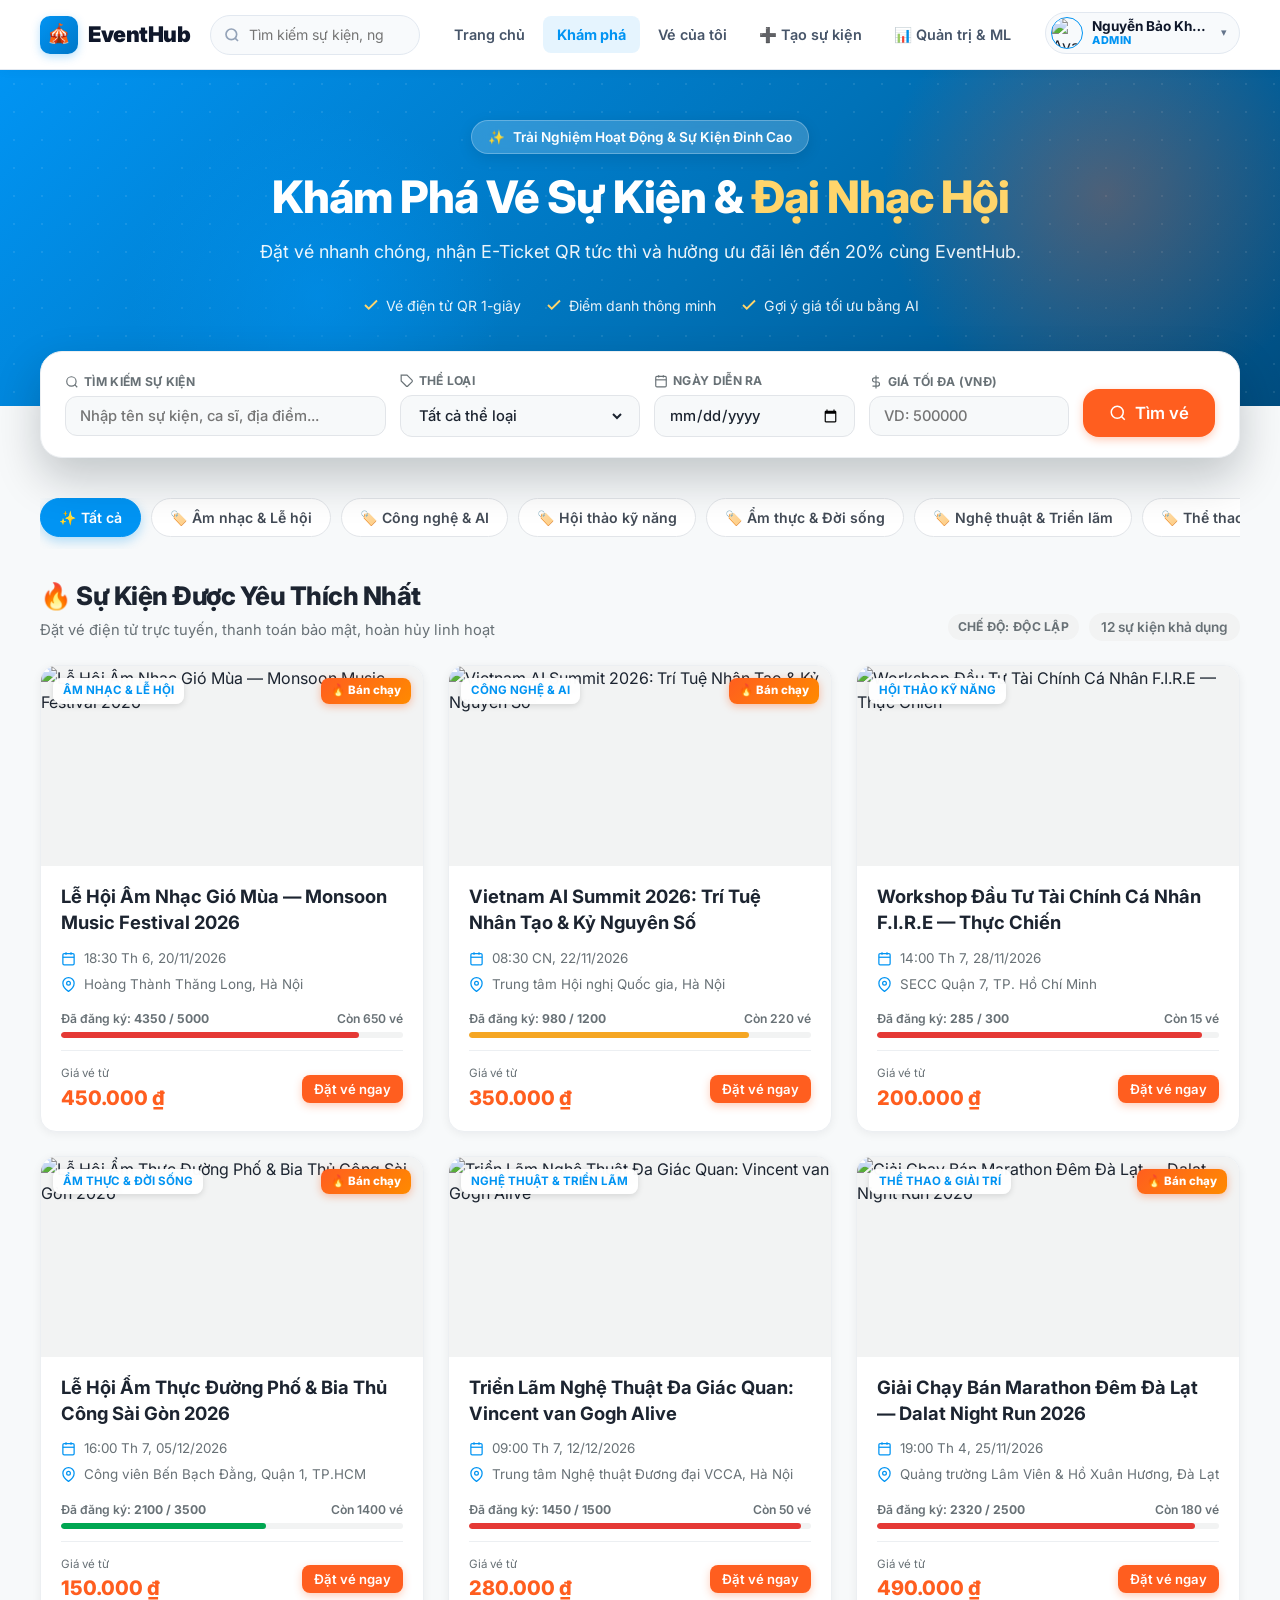
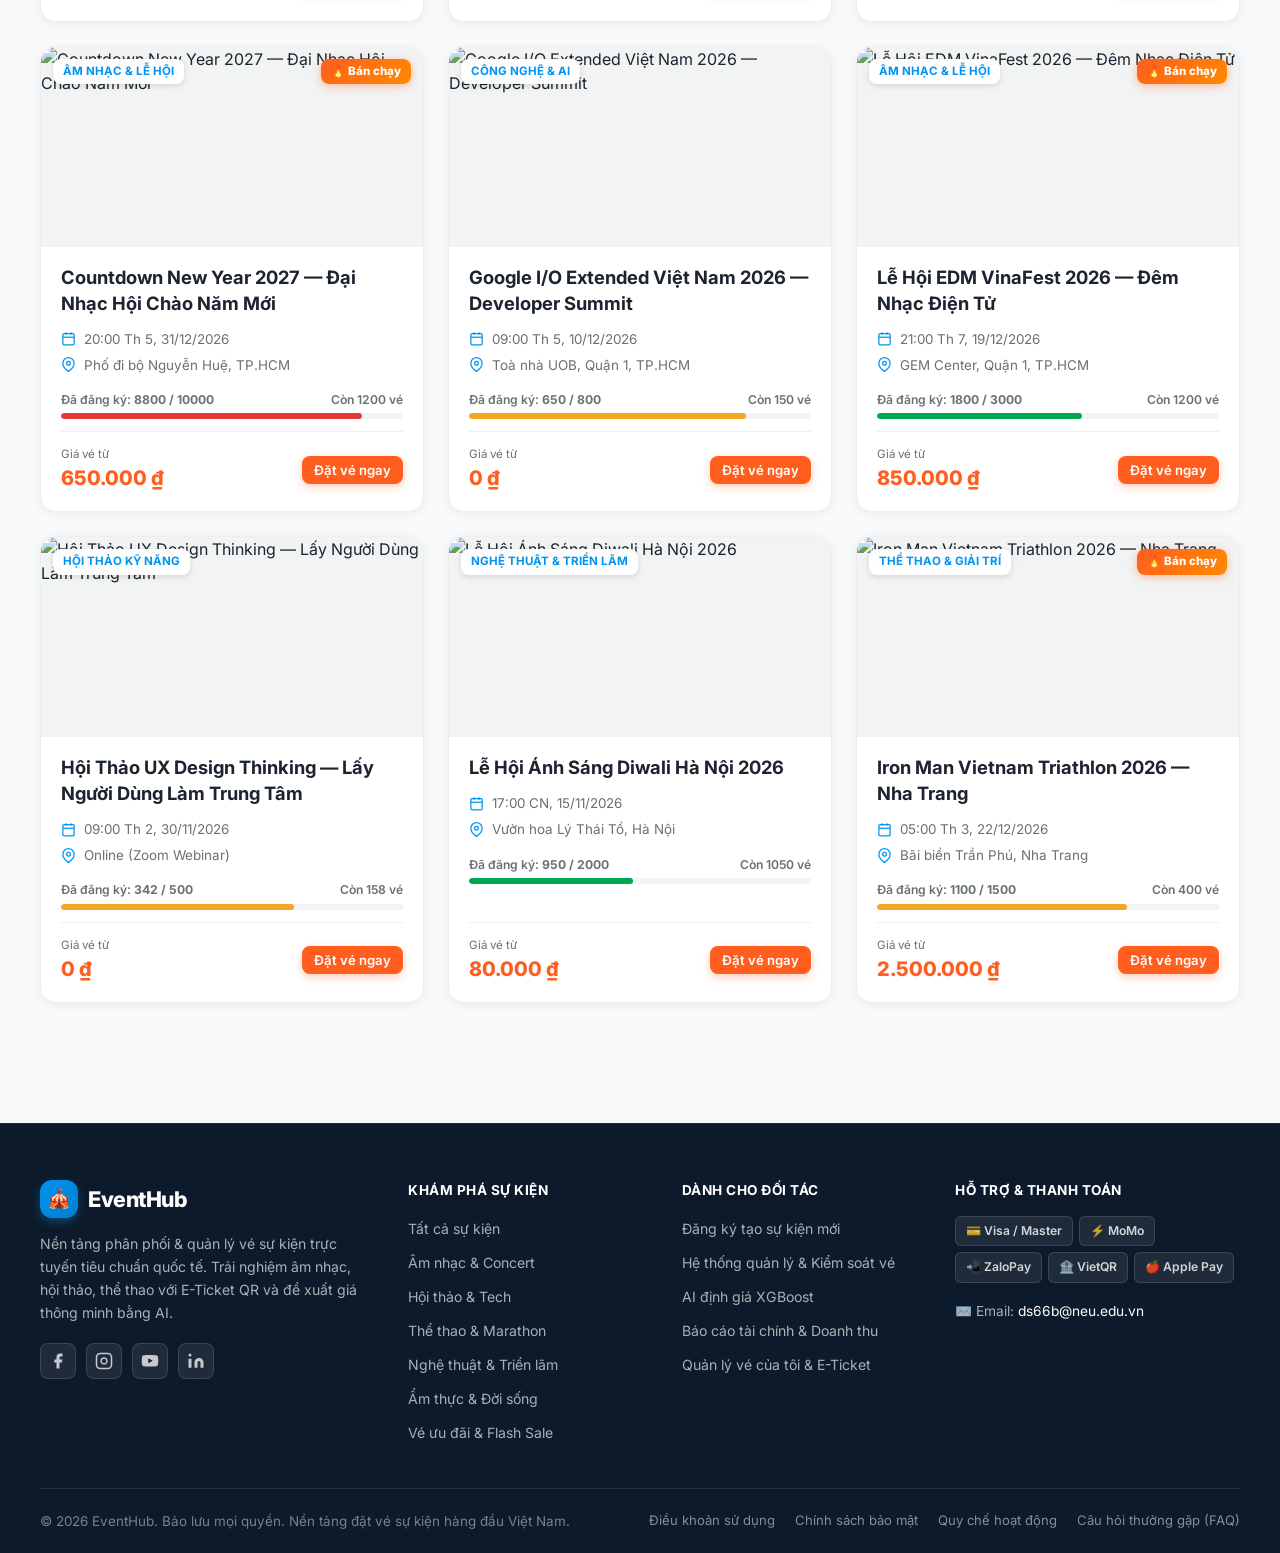
==== commit 36debe03: "fix(footer): resolve vertical layout in profile, checkout and index pages by unifying footer CSS cla" ====
--- a/web/index.html
+++ b/web/index.html
@@ -891,16 +891,16 @@
        FOOTER
        ======================================================================== -->
   <footer class="lp-footer" id="footer">
-    <div class="lp-container">
-      <div class="lp-footer-grid">
+    <div class="footer-container">
+      <div class="lp-footer-top">
 
         <!-- Brand Column -->
         <div class="lp-footer-brand">
-          <a href="landing.html" class="lp-footer-logo">
-            <div class="lp-footer-badge">🎪</div>
+          <a href="landing.html" class="footer-brand-logo">
+            <div class="footer-logo-badge">🎪</div>
             <span>EventHub</span>
           </a>
-          <p class="lp-footer-desc">
+          <p class="lp-footer-brand-desc">
             Nền tảng phân phối & quản lý vé sự kiện trực tuyến tiêu chuẩn quốc tế. Trải nghiệm âm nhạc, hội thảo, thể thao với E-Ticket QR và đề xuất giá thông minh bằng AI.
           </p>
           <div class="lp-social-links">
--- a/web/css/footer.css
+++ b/web/css/footer.css
@@ -11,14 +11,16 @@
   border-top: 1px solid rgba(255, 255, 255, 0.08);
 }
 
-.footer-container {
+.footer-container,
+.lp-footer .lp-container {
   width: 100%;
   max-width: 1240px;
   margin: 0 auto;
   padding: 0 20px;
 }
 
-.lp-footer-top {
+.lp-footer-top,
+.lp-footer-grid {
   display: grid;
   grid-template-columns: 1.4fr 1fr 1fr 1.2fr;
   gap: 36px;
@@ -26,7 +28,8 @@
   border-bottom: 1px solid rgba(255, 255, 255, 0.1);
 }
 
-.footer-brand-logo {
+.footer-brand-logo,
+.lp-footer-logo {
   display: inline-flex;
   align-items: center;
   gap: 10px;
@@ -38,7 +41,8 @@
   margin-bottom: 14px;
 }
 
-.footer-logo-badge {
+.footer-logo-badge,
+.lp-footer-badge {
   background: linear-gradient(135deg, #0194F3 0%, #007ecc 100%);
   color: white;
   width: 38px;
@@ -52,7 +56,8 @@
   flex-shrink: 0;
 }
 
-.lp-footer-brand-desc {
+.lp-footer-brand-desc,
+.lp-footer-desc {
   font-size: 0.88rem;
   line-height: 1.65;
   color: rgba(255, 255, 255, 0.65);
@@ -186,14 +191,16 @@
 }
 
 @media (max-width: 1024px) {
-  .lp-footer-top {
+  .lp-footer-top,
+  .lp-footer-grid {
     grid-template-columns: 1fr 1fr;
     gap: 32px;
   }
 }
 
 @media (max-width: 640px) {
-  .lp-footer-top {
+  .lp-footer-top,
+  .lp-footer-grid {
     grid-template-columns: 1fr;
     gap: 28px;
   }
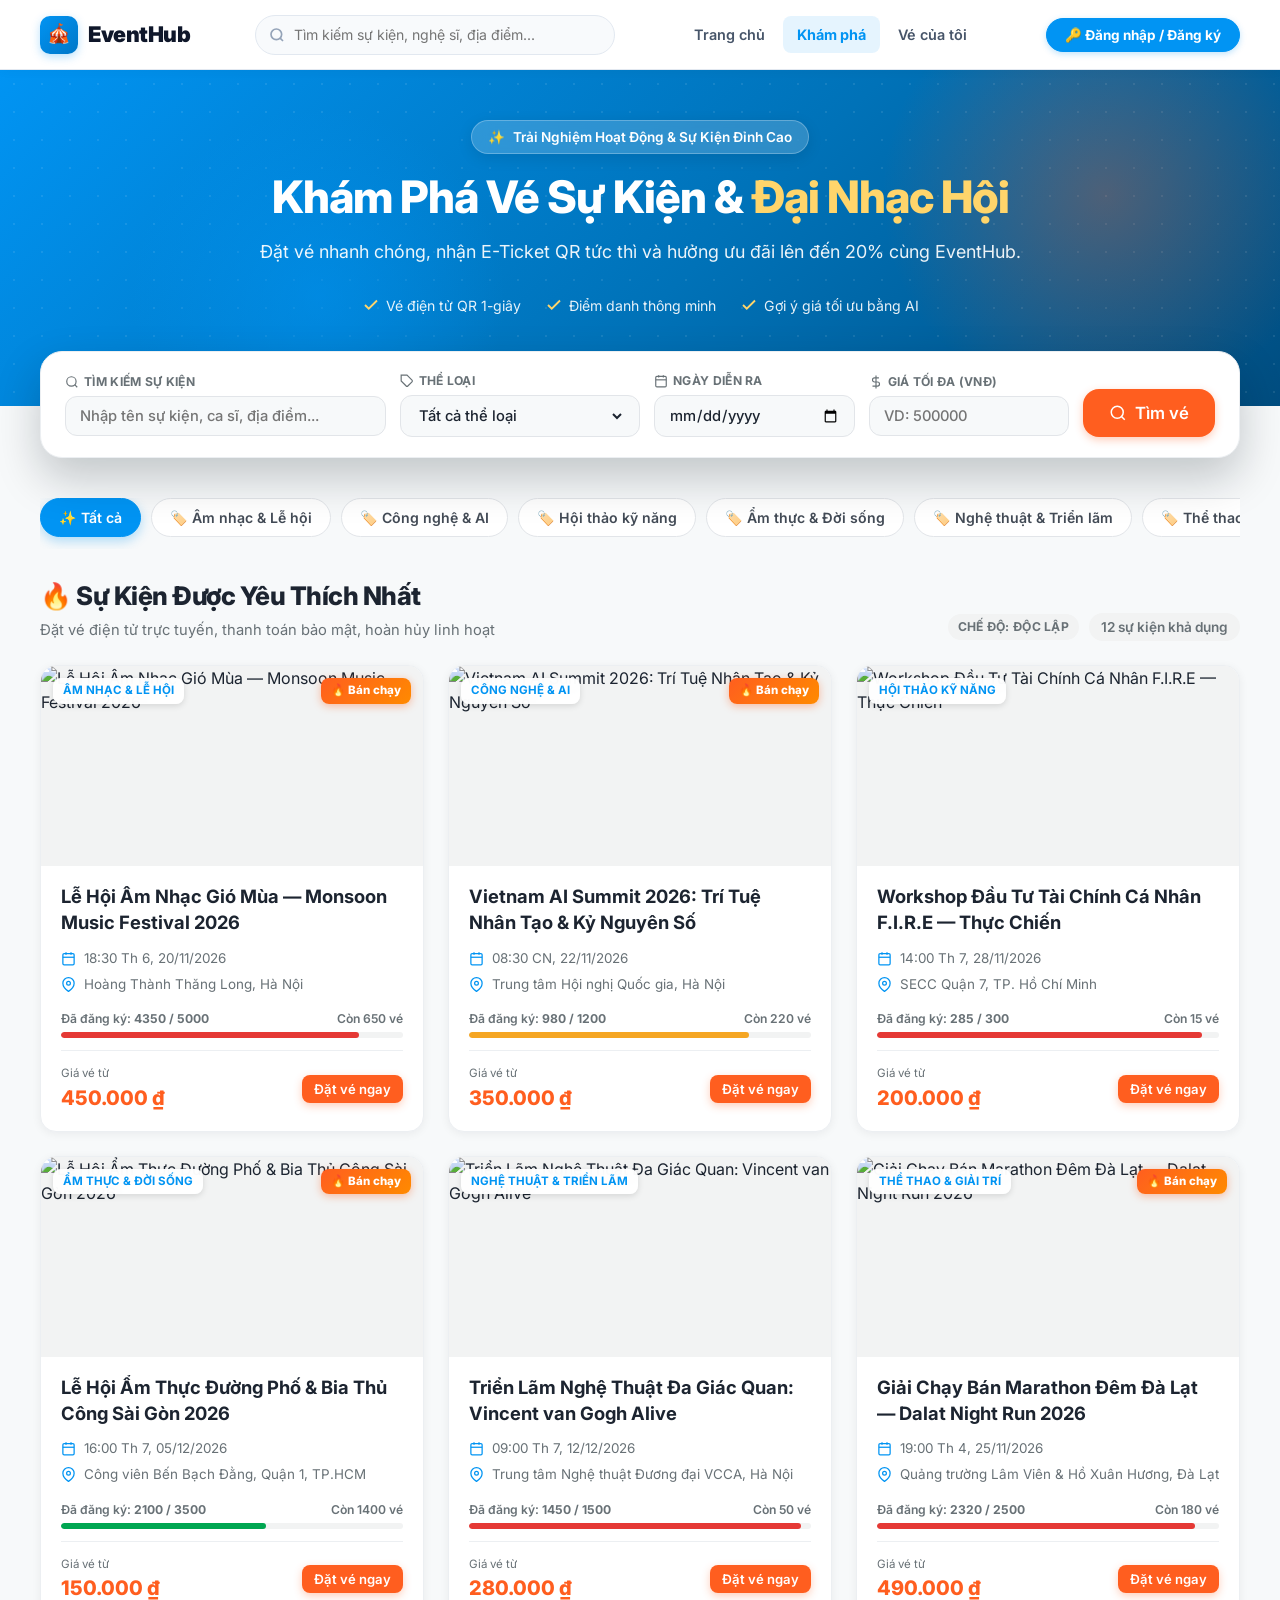
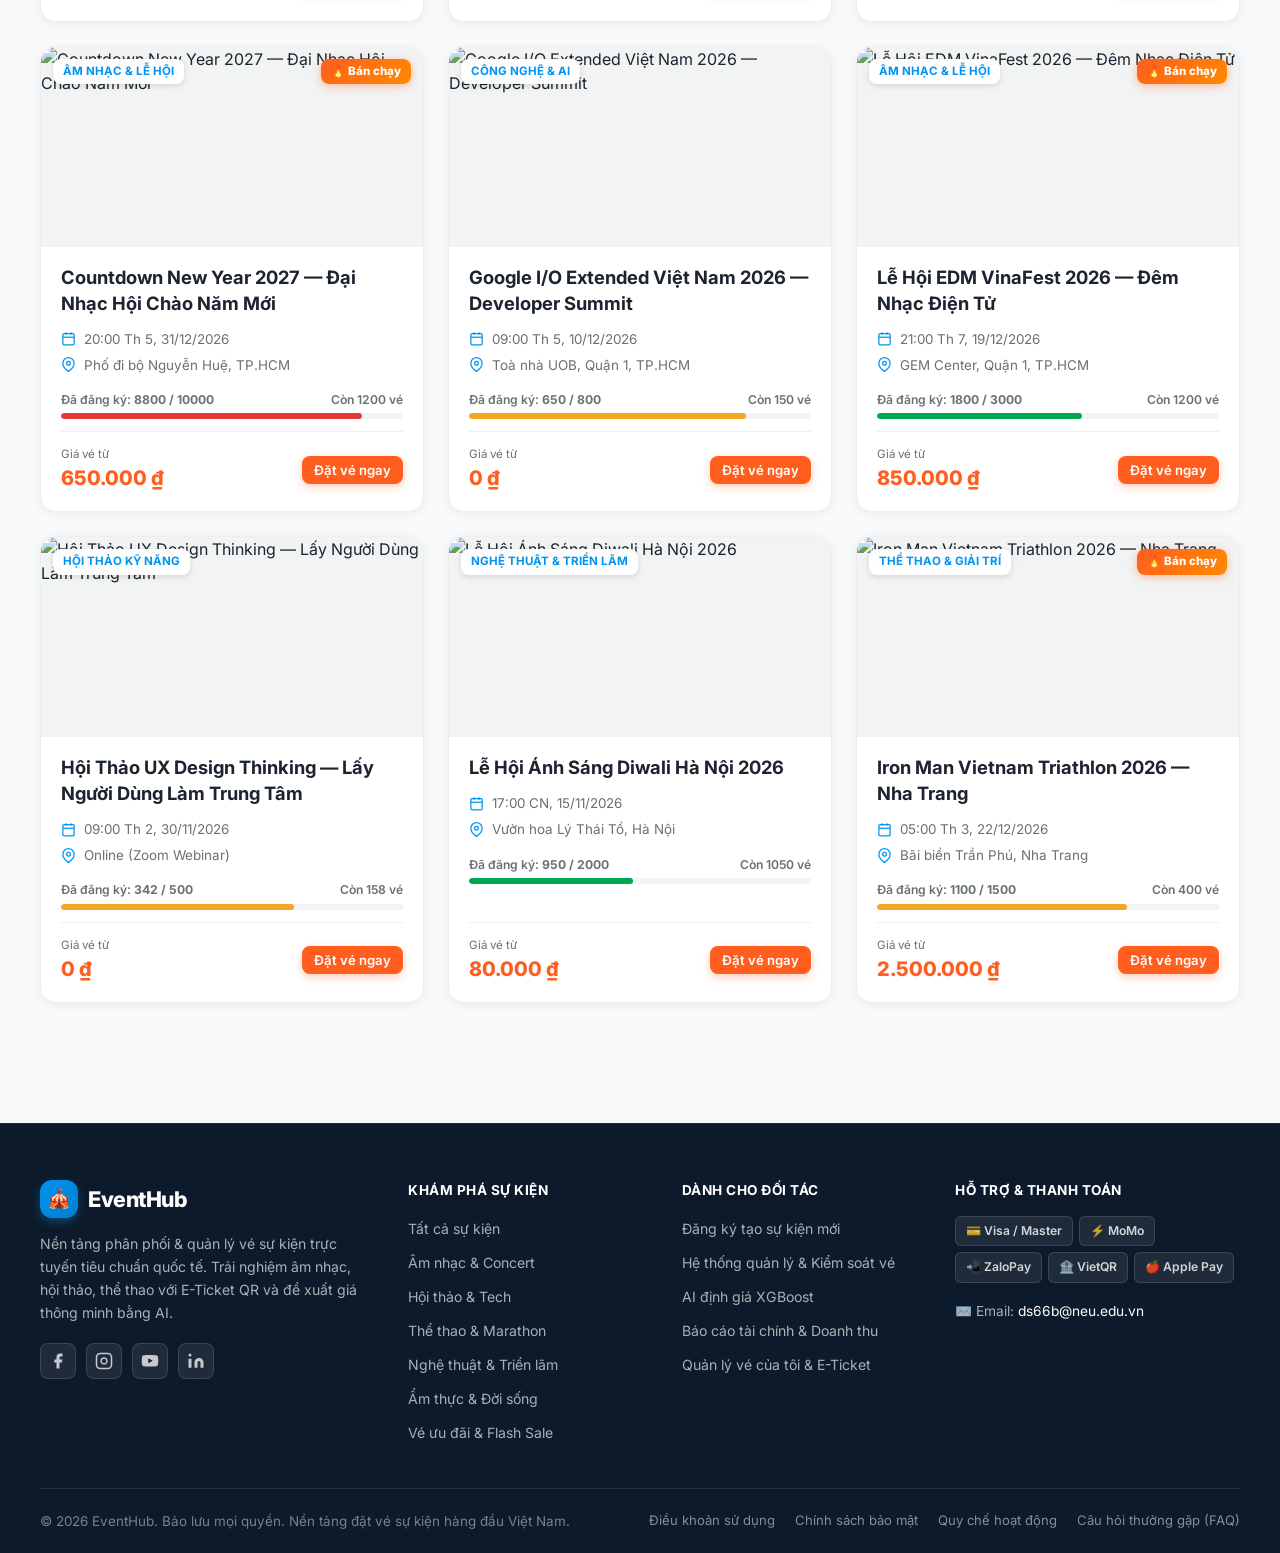
==== commit 5f2e54ec: "feat: Final Update" ====
--- a/web/index.html
+++ b/web/index.html
@@ -18,9 +18,7 @@
 </head>
 <body>
 
-  <!-- ========================================================================
-       GLOBAL HEADER (EVENTHUB E-COMMERCE STANDARD)
-       ======================================================================== -->
+  <!-- Header -->
   <header class="hub-header" id="hub-header">
     <div class="hub-container hub-header-inner">
 
@@ -58,6 +56,13 @@
 
       <!-- 4. User Actions & Role Switcher -->
       <div class="hub-actions">
+        <!-- Guest Auth Button (when logged out) -->
+        <div class="hub-auth-guest" id="hub-auth-guest" style="display: none;">
+          <button type="button" class="hub-btn-login" onclick="openGlobalAuthModal()">
+            🔑 Đăng nhập / Đăng ký
+          </button>
+        </div>
+
         <div class="hub-auth-user" id="hub-auth-user" style="position: relative;">
           <div class="hub-user-chip" id="hub-user-chip" onclick="toggleHeaderDropdown(event)" role="button" tabindex="0" aria-haspopup="true" aria-expanded="false" title="Menu tài khoản & vai trò">
             <img src="https://images.unsplash.com/photo-1534528741775-53994a69daeb?w=120&q=80" id="hub-user-avatar" class="hub-user-avatar" alt="Avatar">
@@ -90,8 +95,8 @@
             </div>
 
             <div class="hub-dropdown-divider"></div>
-            <a href="profile.html" class="hub-dd-link">👤 Hồ sơ cá nhân</a>
-            <a href="profile.html" class="hub-dd-link">🎟️ Vé của tôi</a>
+            <a href="profile.html?tab=profile" class="hub-dd-link">👤 Hồ sơ cá nhân</a>
+            <a href="profile.html?tab=tickets" class="hub-dd-link">🎟️ Vé của tôi</a>
             <a href="#create-event" class="hub-dd-link hub-role-admin" id="hub-dd-create" style="display:none;" onclick="openCreateEventModal(); toggleHeaderDropdown(); return false;">➕ Đăng ký tạo sự kiện</a>
             <a href="#admin" class="hub-dd-link hub-role-admin" id="hub-dd-admin" style="display:none;" onclick="switchView('admin'); toggleHeaderDropdown(); return false;">📊 Quản trị hệ thống & AI (ML)</a>
             <div class="hub-dropdown-divider"></div>
@@ -133,9 +138,7 @@
     </div>
   </header>
 
-  <!-- ========================================================================
-       VIEW 1: EXPLORE & EVENTS CATALOG (HOME)
-       ======================================================================== -->
+  <!-- View 1: Explore & Events Catalog (Home) -->
   <main id="view-explore">
     <!-- Hero Banner -->
     <section class="hero-section">
@@ -264,9 +267,7 @@
     </div>
   </main>
 
-  <!-- ========================================================================
-       VIEW 2: MY BOOKINGS (VÉ CỦA TÔI)
-       ======================================================================== -->
+  <!-- View 2: My Bookings (Vé của tôi) -->
   <main id="view-my-bookings" class="container" style="display: none; padding-top: 40px; padding-bottom: 60px;">
     <div class="section-header">
       <div>
@@ -285,9 +286,7 @@
     </div>
   </main>
 
-  <!-- ========================================================================
-       VIEW 3: ADMIN & AI PRICING DASHBOARD
-       ======================================================================== -->
+  <!-- View 3: Admin & AI Pricing Dashboard -->
   <main id="view-admin" class="container" style="display: none; padding-top: 32px; padding-bottom: 60px;">
     <!-- Dashboard Header -->
     <div class="admin-header-card">
@@ -536,9 +535,7 @@
     </div>
   </main>
 
-  <!-- ========================================================================
-       MODAL 1: 3-STEP BOOKING WIZARD
-       ======================================================================== -->
+  <!-- Modal 1: 3-Step Booking Wizard -->
   <div class="modal-backdrop" id="booking-modal">
     <div class="modal-card modal-lg">
       <button class="modal-close-btn" onclick="closeBookingModal()">✕</button>
@@ -671,9 +668,7 @@
     </div>
   </div>
 
-  <!-- ========================================================================
-       MODAL 2: E-TICKET QR VIEW
-       ======================================================================== -->
+  <!-- Modal 2: E-Ticket QR View -->
   <div class="modal-backdrop" id="eticket-modal">
     <div class="modal-card" style="max-width: 460px;">
       <button class="modal-close-btn" onclick="closeETicketModal()">✕</button>
@@ -714,9 +709,6 @@
         </div>
 
         <div style="display: flex; gap: 10px; margin-top: 20px;">
-          <button class="btn btn-outline" style="flex: 1;" onclick="window.print()">
-            🖨️ In vé
-          </button>
           <button class="btn btn-primary" style="flex: 1;" onclick="closeETicketModal()">
             Đóng
           </button>
@@ -725,9 +717,7 @@
     </div>
   </div>
 
-  <!-- ========================================================================
-       MODAL 3: AUTHENTICATION (LOGIN / REGISTER)
-       ======================================================================== -->
+  <!-- Modal 3: Authentication (Login / Register) -->
   <div class="modal-backdrop" id="auth-modal">
     <div class="modal-card" style="max-width: 440px;">
       <button class="modal-close-btn" onclick="closeAuthModal()">✕</button>
@@ -811,9 +801,7 @@
     </div>
   </div>
 
-  <!-- ========================================================================
-       MODAL 4: CREATE EVENT (ADMIN)
-       ======================================================================== -->
+  <!-- Modal 4: Create Event (Admin) -->
   <div class="modal-backdrop" id="create-event-modal">
     <div class="modal-card modal-lg">
       <button class="modal-close-btn" onclick="closeCreateEventModal()">✕</button>
@@ -887,9 +875,7 @@
   <!-- Toast Container -->
   <div id="toast-container" class="toast-container"></div>
 
-  <!-- ========================================================================
-       FOOTER
-       ======================================================================== -->
+  <!-- Footer -->
   <footer class="lp-footer" id="footer">
     <div class="footer-container">
       <div class="lp-footer-top">
--- a/web/css/header.css
+++ b/web/css/header.css
@@ -491,3 +491,236 @@
   .hub-user-chip { padding: 4px; }
 }
 
+/* ============================================================
+   GLOBAL AUTH & MODAL STYLES
+   ============================================================ */
+.hub-auth-guest {
+  display: inline-flex;
+  align-items: center;
+}
+
+.hub-btn-login {
+  display: inline-flex;
+  align-items: center;
+  gap: 7px;
+  padding: 8px 18px;
+  background: #0194F3;
+  color: #FFFFFF !important;
+  font-weight: 700;
+  font-size: 13.5px;
+  border-radius: 999px;
+  border: 1px solid #0194F3;
+  cursor: pointer;
+  transition: all 0.2s ease;
+  box-shadow: 0 2px 6px rgba(1, 148, 243, 0.25);
+  white-space: nowrap;
+  text-decoration: none;
+}
+
+.hub-btn-login:hover {
+  background: #007CE8;
+  border-color: #007CE8;
+  transform: translateY(-1px);
+  box-shadow: 0 4px 12px rgba(1, 148, 243, 0.35);
+}
+
+/* Global Modal Backdrop */
+.hub-modal-backdrop {
+  display: none;
+  position: fixed;
+  inset: 0;
+  background: rgba(15, 23, 42, 0.7);
+  backdrop-filter: blur(6px);
+  z-index: 9999;
+  align-items: center;
+  justify-content: center;
+  padding: 20px;
+}
+
+.hub-modal-backdrop.open {
+  display: flex;
+}
+
+.hub-modal-card {
+  background: #FFFFFF;
+  border-radius: 16px;
+  box-shadow: 0 20px 40px rgba(0, 0, 0, 0.2);
+  max-width: 460px;
+  width: 100%;
+  position: relative;
+  overflow: hidden;
+  animation: hubModalSlideUp 0.25s ease-out;
+}
+
+@keyframes hubModalSlideUp {
+  from { opacity: 0; transform: translateY(20px) scale(0.98); }
+  to { opacity: 1; transform: translateY(0) scale(1); }
+}
+
+.hub-modal-close {
+  position: absolute;
+  top: 14px;
+  right: 14px;
+  width: 32px;
+  height: 32px;
+  border-radius: 50%;
+  border: none;
+  background: #F1F5F9;
+  color: #64748B;
+  font-size: 18px;
+  font-weight: 700;
+  cursor: pointer;
+  display: flex;
+  align-items: center;
+  justify-content: center;
+  transition: all 0.2s;
+  z-index: 10;
+}
+
+.hub-modal-close:hover {
+  background: #E2E8F0;
+  color: #0F172A;
+}
+
+.hub-modal-body {
+  padding: 28px 24px 24px;
+}
+
+.hub-modal-title {
+  font-size: 1.35rem;
+  font-weight: 800;
+  color: #0F172A;
+  margin: 0 0 6px 0;
+}
+
+.hub-modal-desc {
+  font-size: 0.85rem;
+  color: #64748B;
+  margin: 0 0 20px 0;
+}
+
+.hub-auth-tabs {
+  display: flex;
+  gap: 8px;
+  border-bottom: 2px solid #F1F5F9;
+  margin-bottom: 20px;
+}
+
+.hub-auth-tab {
+  padding: 8px 16px;
+  background: none;
+  border: none;
+  font-size: 0.9rem;
+  font-weight: 700;
+  color: #64748B;
+  cursor: pointer;
+  position: relative;
+  transition: color 0.2s;
+}
+
+.hub-auth-tab.active {
+  color: #0194F3;
+}
+
+.hub-auth-tab.active::after {
+  content: '';
+  position: absolute;
+  bottom: -2px;
+  left: 0;
+  right: 0;
+  height: 2px;
+  background: #0194F3;
+  border-radius: 2px;
+}
+
+.hub-form-group {
+  margin-bottom: 14px;
+}
+
+.hub-form-label {
+  display: block;
+  font-size: 0.8rem;
+  font-weight: 600;
+  color: #334155;
+  margin-bottom: 5px;
+}
+
+.hub-form-input {
+  width: 100%;
+  padding: 10px 14px;
+  border: 1px solid #CBD5E1;
+  border-radius: 8px;
+  font-size: 0.9rem;
+  outline: none;
+  transition: border-color 0.2s;
+  box-sizing: border-box;
+}
+
+.hub-form-input:focus {
+  border-color: #0194F3;
+  box-shadow: 0 0 0 3px rgba(1, 148, 243, 0.15);
+}
+
+.hub-btn-submit {
+  width: 100%;
+  padding: 12px;
+  background: #0194F3;
+  color: #FFF;
+  font-size: 0.95rem;
+  font-weight: 700;
+  border: none;
+  border-radius: 8px;
+  cursor: pointer;
+  margin-top: 10px;
+  transition: background 0.2s;
+}
+
+.hub-btn-submit:hover {
+  background: #007CE8;
+}
+
+.hub-quick-roles {
+  margin-top: 20px;
+  padding-top: 16px;
+  border-top: 1px dashed #E2E8F0;
+}
+
+.hub-quick-roles-title {
+  font-size: 0.78rem;
+  font-weight: 700;
+  color: #64748B;
+  text-transform: uppercase;
+  letter-spacing: 0.5px;
+  margin-bottom: 10px;
+  display: block;
+}
+
+.hub-quick-grid {
+  display: grid;
+  grid-template-columns: 1fr 1fr;
+  gap: 8px;
+}
+
+.hub-quick-btn {
+  padding: 8px 10px;
+  background: #F8FAFC;
+  border: 1px solid #E2E8F0;
+  border-radius: 8px;
+  font-size: 0.8rem;
+  font-weight: 600;
+  color: #1E293B;
+  cursor: pointer;
+  text-align: left;
+  display: flex;
+  align-items: center;
+  gap: 6px;
+  transition: all 0.2s;
+}
+
+.hub-quick-btn:hover {
+  background: #F1F5F9;
+  border-color: #0194F3;
+  color: #0194F3;
+}
+
+
